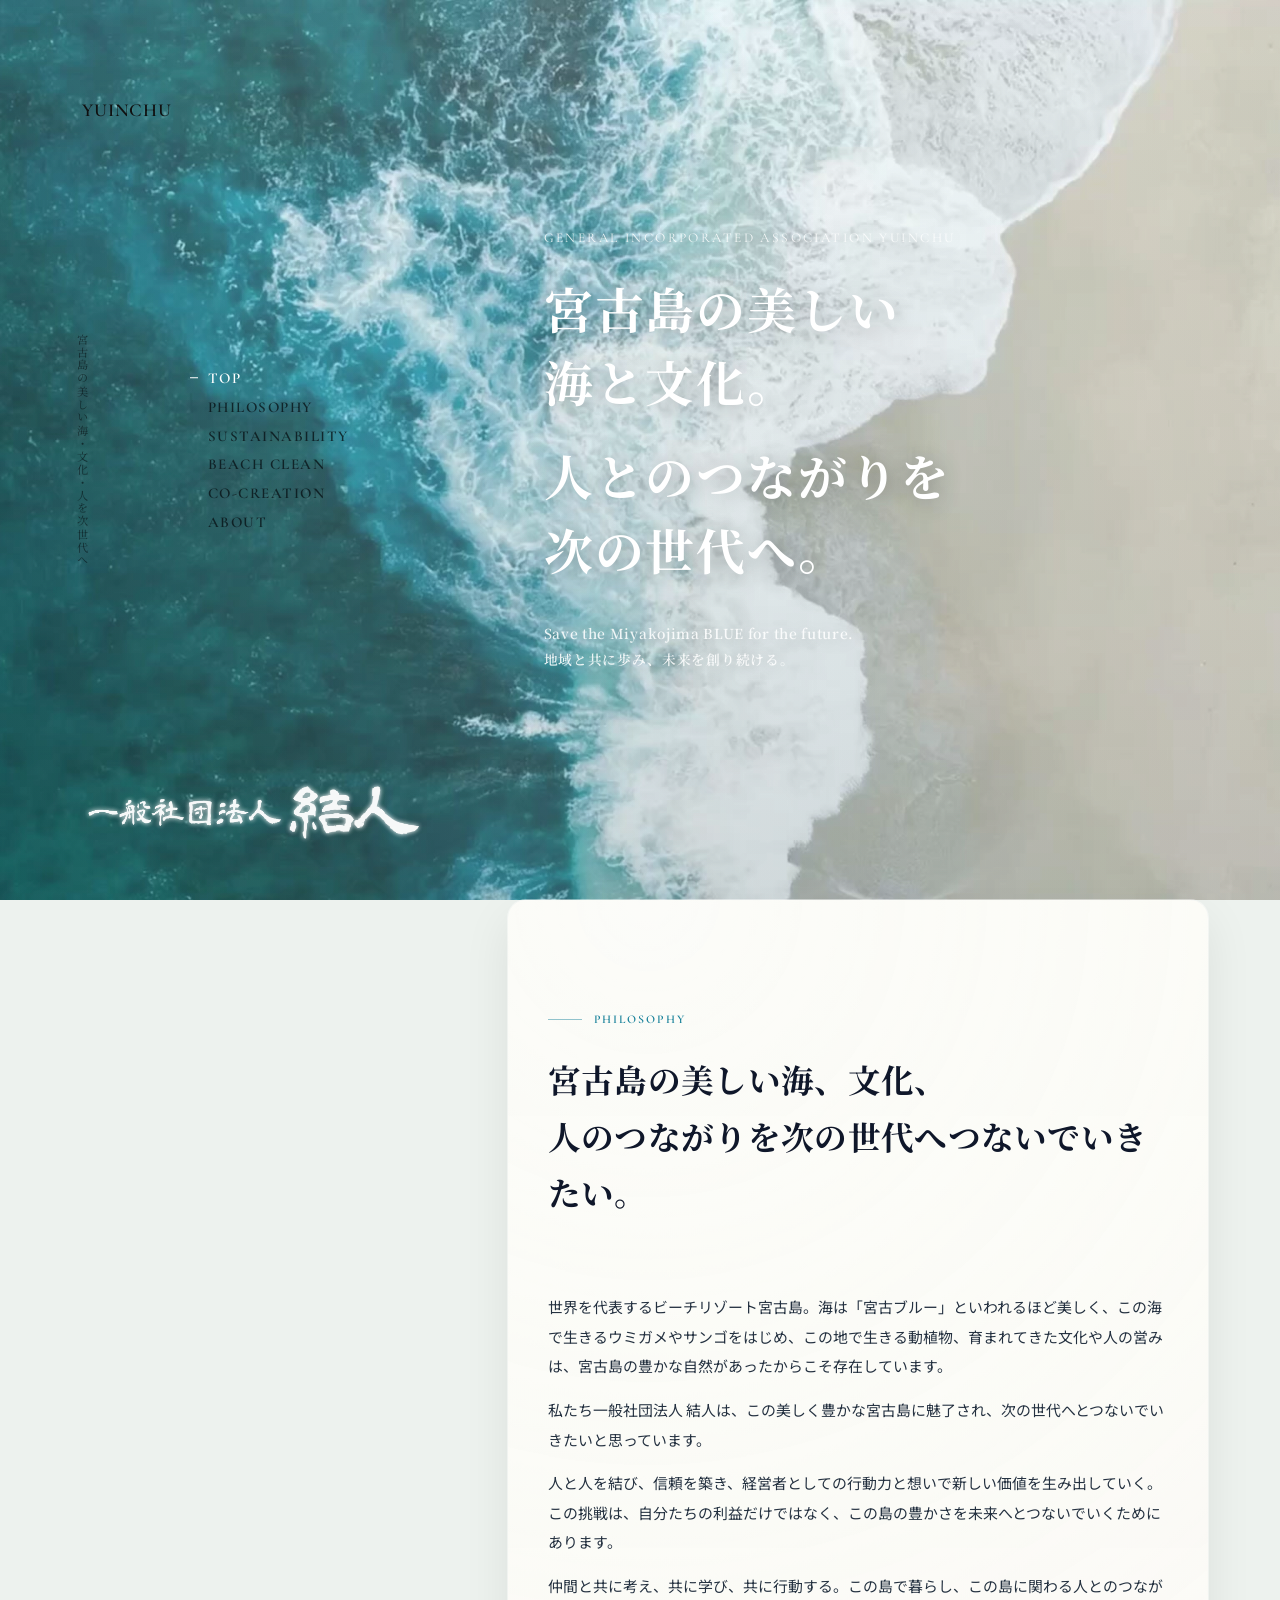
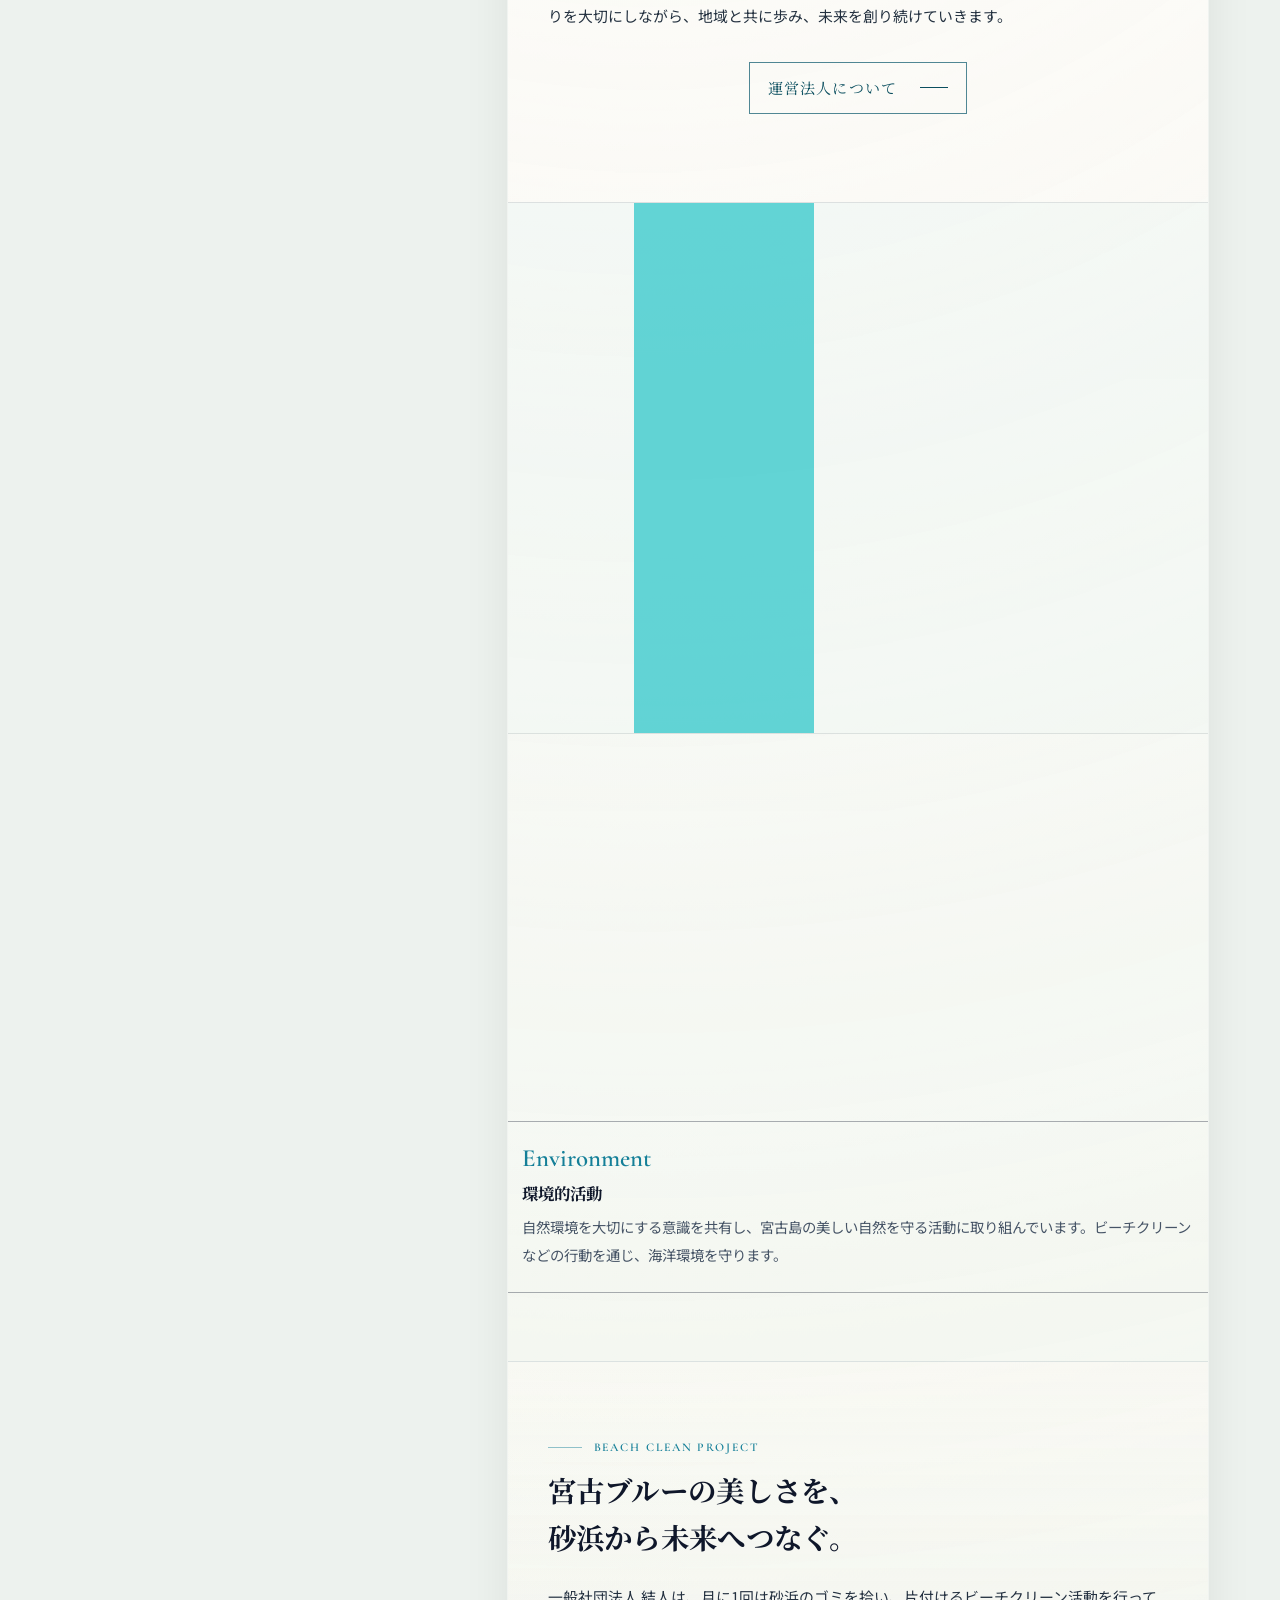
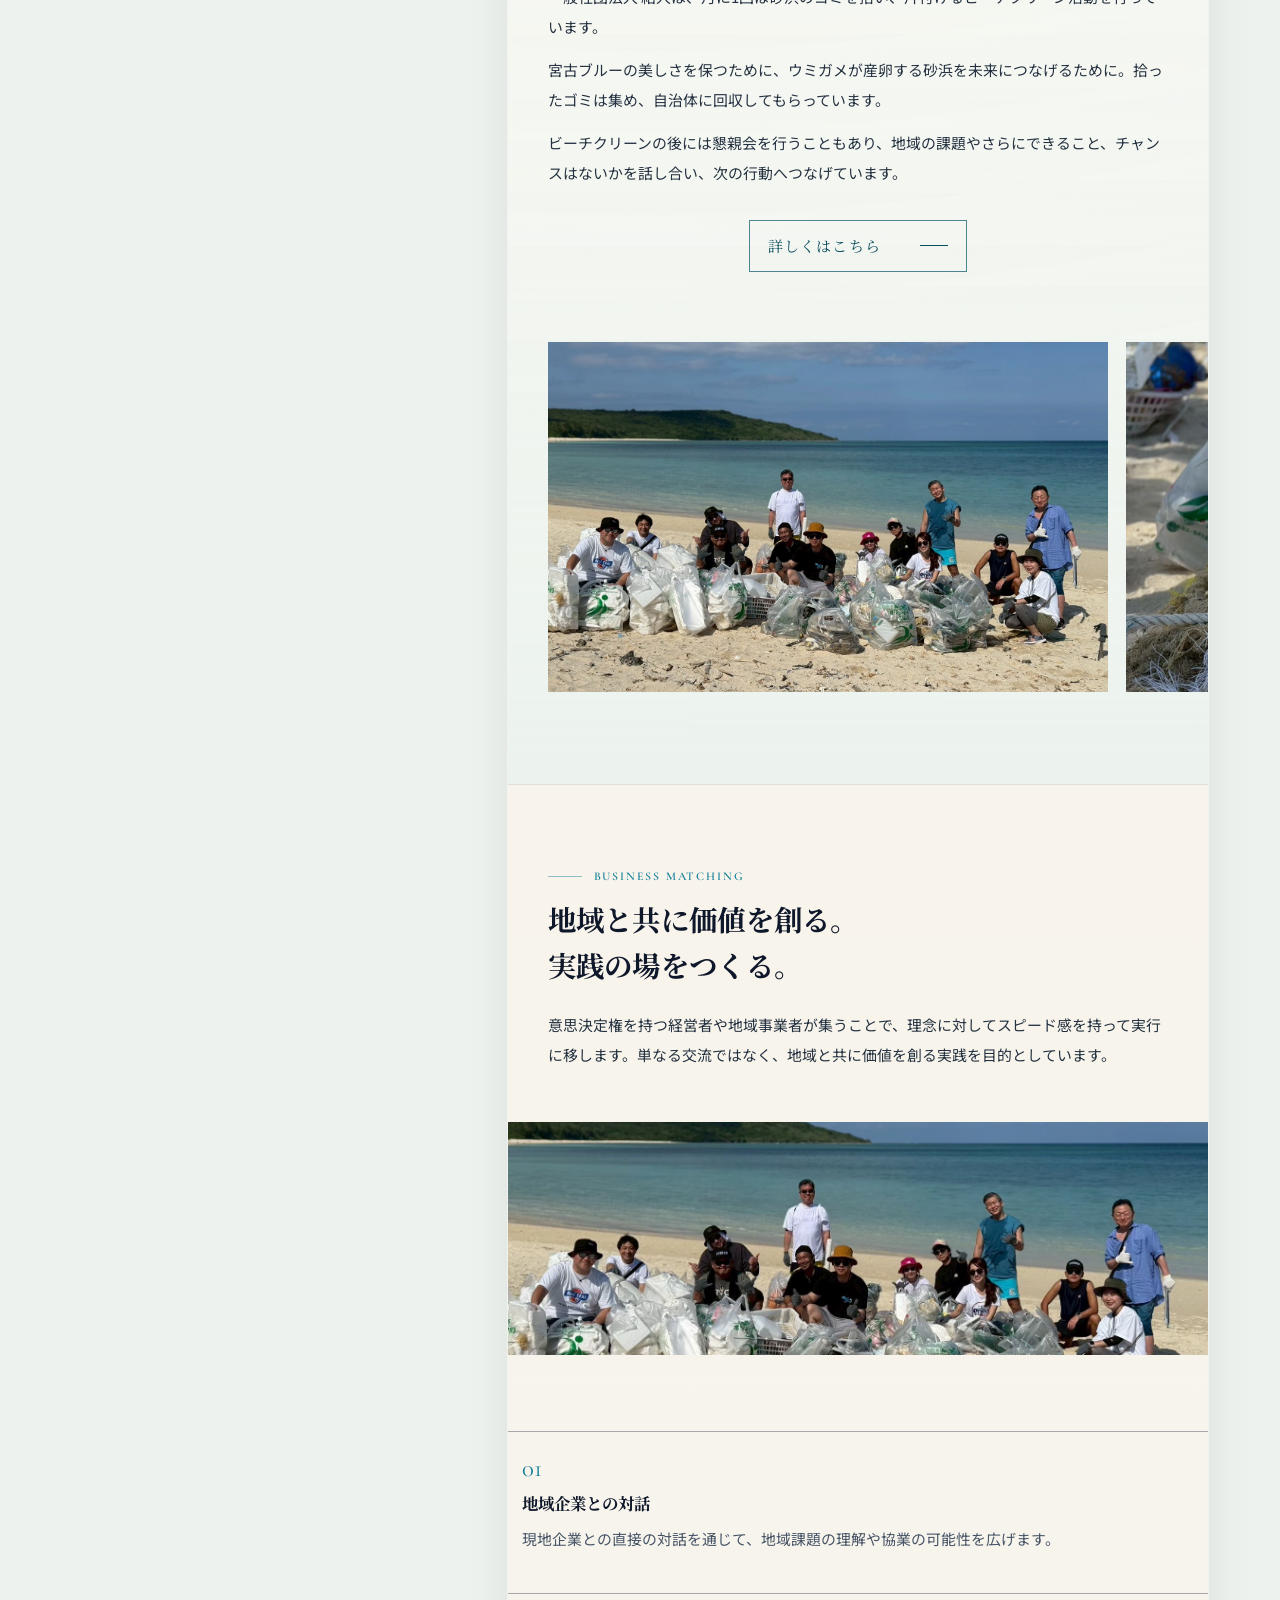
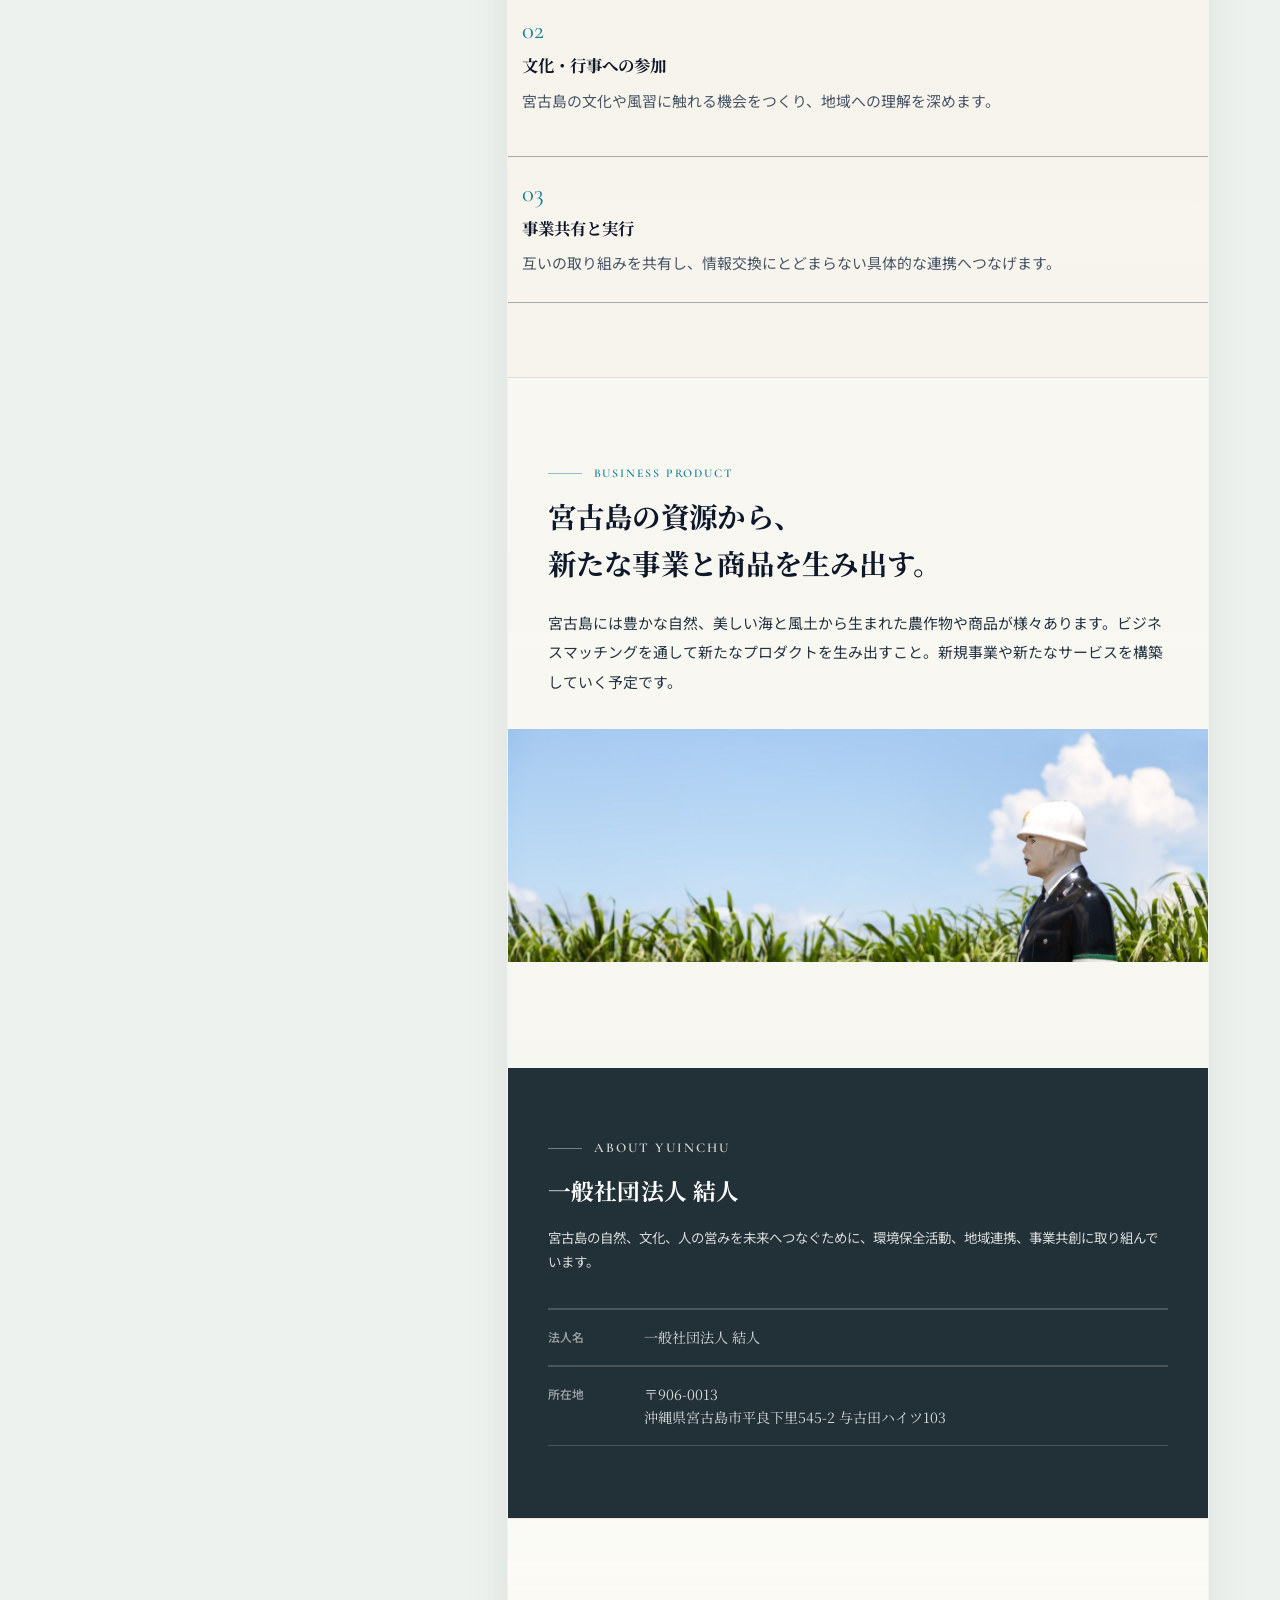
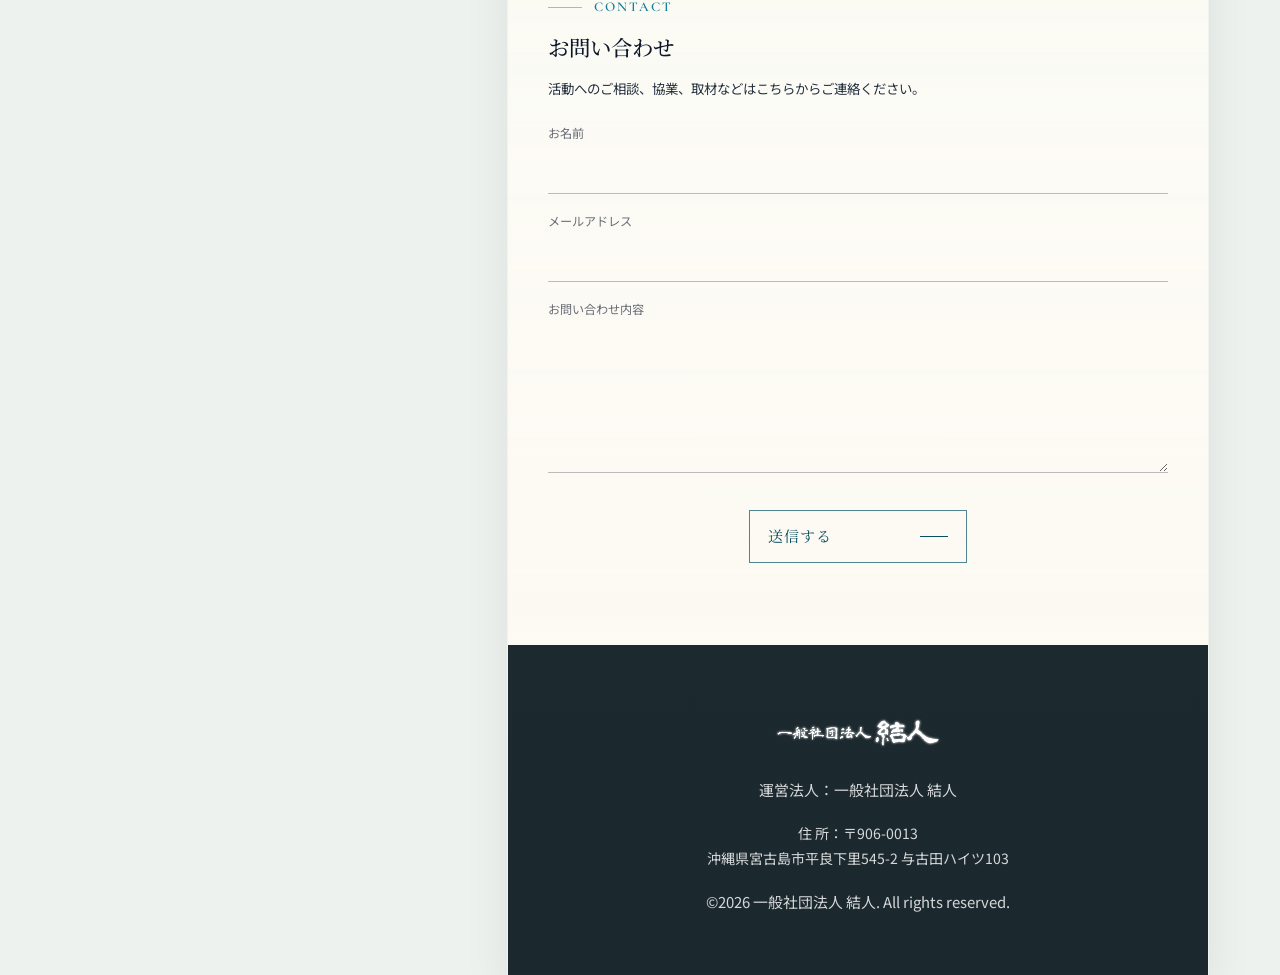
==== index.html @ 6e358c88 "indexをトップに移動" ====
<!DOCTYPE html>
<html lang="ja">
<head>
  <meta charset="UTF-8">
  <meta name="viewport" content="width=device-width, initial-scale=1.0">
  <meta name="robots" content="noindex, nofollow">
  <meta name="description" content="一般社団法人 結人は、宮古島の美しい海・文化・人のつながりを次世代へつなぐため、環境保全、地域連携、持続可能な経済活動に取り組む法人です。">
  <title>一般社団法人 結人｜宮古島の美しい海・文化・人を次世代へ</title>
  <link rel="icon" href="assets/favicon.png" type="image/png">
  <link rel="stylesheet" href="style.css?v=260824-1">
  <link rel="preconnect" href="https://fonts.googleapis.com">
  <link rel="preconnect" href="https://fonts.gstatic.com" crossorigin>
  <link href="https://fonts.googleapis.com/css2?family=Noto+Sans+JP:wght@300;400;500;700&family=Noto+Serif+JP:wght@400;500;600;700&family=Cormorant+Garamond:wght@400;500;600&display=swap" rel="stylesheet">
</head>
<body class="hiroha-layout">
  <div class="ambient-video" aria-hidden="true">
    <video autoplay muted loop playsinline poster="assets/hero-ocean.jpg">
      <source src="assets/260413_yuinchubackground.mp4" type="video/mp4">
    </video>
  </div>
  <div class="ambient-overlay" aria-hidden="true"></div>
  <a class="side-logo" href="#top" aria-label="一般社団法人 結人 トップへ">
    <img src="assets/footer-logo.png" alt="">
  </a>
  <p class="side-copy" aria-hidden="true">宮古島の美しい海・文化・人を次世代へ</p>

  <header class="site-header" id="top">
    <div class="site-header__inner">
      <a class="brand" href="#top" aria-label="一般社団法人 結人 トップへ">
        <span>YUINCHU</span>
      </a>
      <nav class="global-nav" id="global-nav" aria-label="サイトナビゲーション">
        <a href="#top">TOP</a>
        <a href="#philosophy">PHILOSOPHY</a>
        <a href="#sustainability">SUSTAINABILITY</a>
        <a href="#beach-clean">BEACH CLEAN</a>
        <a href="#co-creation">CO-CREATION</a>
        <a href="#company">ABOUT</a>
      </nav>
      <button class="menu-button" id="menu-button" type="button" aria-label="メニューを開閉" aria-controls="global-nav" aria-expanded="false">
        <span></span>
        <span></span>
        <span></span>
      </button>
    </div>
  </header>

  <main>
    <section class="hero corporate-hero" aria-labelledby="hero-title">
      <div class="hero__media" aria-hidden="true"></div>
      <div class="hero__content">
        <p class="hero__eyebrow">GENERAL INCORPORATED ASSOCIATION YUINCHU</p>
        <h1 class="hero__title" id="hero-title">宮古島の美しい<br>海と文化。<br><span>人とのつながりを<br>次の世代へ。</span></h1>
        <p class="hero__lead">Save the Miyakojima BLUE for the future.<br>地域と共に歩み、未来を創り続ける。</p>
      </div>
    </section>

    <div class="phone-stage">
      <section class="section intro" id="philosophy">
      <div class="container intro__layout">
        <div>
          <p class="section-label">PHILOSOPHY</p>
          <h2 class="section-title">宮古島の美しい海、文化、<br>人のつながりを次の世代へつないでいきたい。</h2>
        </div>
        <div class="intro__text">
          <p>世界を代表するビーチリゾート宮古島。海は「宮古ブルー」といわれるほど美しく、この海で生きるウミガメやサンゴをはじめ、この地で生きる動植物、育まれてきた文化や人の営みは、宮古島の豊かな自然があったからこそ存在しています。</p>
          <p>私たち一般社団法人 結人は、この美しく豊かな宮古島に魅了され、次の世代へとつないでいきたいと思っています。</p>
          <p>人と人を結び、信頼を築き、経営者としての行動力と想いで新しい価値を生み出していく。この挑戦は、自分たちの利益だけではなく、この島の豊かさを未来へとつないでいくためにあります。</p>
          <p>仲間と共に考え、共に学び、共に行動する。この島で暮らし、この島に関わる人とのつながりを大切にしながら、地域と共に歩み、未来を創り続けていきます。</p>
          <a class="section-link" href="about.html">運営法人について</a>
        </div>
      </div>
      </section>

    <section class="section sustainability" id="sustainability">
      <div class="container sustainability__inner">
        <p class="section-label">SUSTAINABILITY</p>
        <h2>持続可能な宮古島にするために、<br>3つの視点から行動する。</h2>
        <figure class="placeholder-frame sustainability__visual">
          <img src="assets/260625_photo/LINE_ALBUM_20260109_260625_1.jpg" alt="宮古島のサンゴ礁と海">
        </figure>
      </div>
    </section>

    <section class="section sustainability-actions" aria-label="サステナビリティの取り組み">
      <div class="container">
        <div class="card-grid card-grid--three">
          <article class="initiative-card">
            <span>Economy</span>
            <h3>経済的活動</h3>
            <p>地域との連携を通じて、持続可能な経済活動を実現することを目指しています。現地でのビジネスマッチングや文化体験を通じ、地域経済への貢献と事業成長の両立を図ります。</p>
          </article>
          <article class="initiative-card">
            <span>Social</span>
            <h3>社会的活動</h3>
            <p>地域行事への参加や地元企業との交流を通じて、地域社会とのつながりを大切にしています。文化継承や人とのつながりを育み、持続可能な社会づくりに貢献します。</p>
          </article>
          <article class="initiative-card">
            <span>Environment</span>
            <h3>環境的活動</h3>
            <p>自然環境を大切にする意識を共有し、宮古島の美しい自然を守る活動に取り組んでいます。ビーチクリーンなどの行動を通じ、海洋環境を守ります。</p>
          </article>
        </div>
      </div>
    </section>

    <section class="section beach-clean" id="beach-clean">
      <div class="container beach-clean__layout">
        <div class="beach-clean__copy">
          <p class="section-label">BEACH CLEAN PROJECT</p>
          <h2 class="section-title">宮古ブルーの美しさを、<br>砂浜から未来へつなぐ。</h2>
          <p>一般社団法人 結人は、月に1回は砂浜のゴミを拾い、片付けるビーチクリーン活動を行っています。</p>
          <p>宮古ブルーの美しさを保つために、ウミガメが産卵する砂浜を未来につなげるために。拾ったゴミは集め、自治体に回収してもらっています。</p>
          <p>ビーチクリーンの後には懇親会を行うこともあり、地域の課題やさらにできること、チャンスはないかを話し合い、次の行動へつなげています。</p>
          <a class="section-link" href="beach-clean.html">詳しくはこちら</a>
        </div>
        <div class="beach-clean__slider" aria-label="ビーチクリーン活動写真スライダー">
          <div class="beach-clean__track">
            <figure>
              <img src="assets/beach-clean-team.jpg" alt="宮古島の砂浜で行われたビーチクリーン活動">
            </figure>
            <figure>
              <img src="assets/beach-clean-trash.jpg" alt="砂浜で回収された漂着ゴミ">
            </figure>
            <figure>
              <img src="assets/beach-clean-team-vertical.jpg" alt="ビーチクリーン活動に参加した人々">
            </figure>
            <figure>
              <img src="assets/beach-clean-collected.jpg" alt="ビーチクリーンで集められたゴミ">
            </figure>
            <figure aria-hidden="true">
              <img src="assets/beach-clean-team.jpg" alt="">
            </figure>
            <figure aria-hidden="true">
              <img src="assets/beach-clean-trash.jpg" alt="">
            </figure>
            <figure aria-hidden="true">
              <img src="assets/beach-clean-team-vertical.jpg" alt="">
            </figure>
            <figure aria-hidden="true">
              <img src="assets/beach-clean-collected.jpg" alt="">
            </figure>
          </div>
        </div>
      </div>
    </section>

    <section class="section co-creation" id="co-creation">
      <div class="container co-creation__layout">
        <div>
          <p class="section-label">BUSINESS MATCHING</p>
          <h2 class="section-title">地域と共に価値を創る。<br>実践の場をつくる。</h2>
          <p>意思決定権を持つ経営者や地域事業者が集うことで、理念に対してスピード感を持って実行に移します。単なる交流ではなく、地域と共に価値を創る実践を目的としています。</p>
        </div>
        <figure class="placeholder-frame co-creation__visual">
          <img src="assets/260625_photo/LINE_ALBUM_20260508_260625_18.jpg" alt="宮古島のビーチで活動する人々">
        </figure>
        <div class="co-creation__cards">
          <article>
            <span>01</span>
            <h3>地域企業との対話</h3>
            <p>現地企業との直接の対話を通じて、地域課題の理解や協業の可能性を広げます。</p>
          </article>
          <article>
            <span>02</span>
            <h3>文化・行事への参加</h3>
            <p>宮古島の文化や風習に触れる機会をつくり、地域への理解を深めます。</p>
          </article>
          <article>
            <span>03</span>
            <h3>事業共有と実行</h3>
            <p>互いの取り組みを共有し、情報交換にとどまらない具体的な連携へつなげます。</p>
          </article>
        </div>
      </div>
    </section>

    <section class="section product">
      <div class="container product__layout">
        <figure>
          <img src="assets/gallery-beach-02.jpg" alt="宮古島の美しい海と砂浜">
        </figure>
        <div>
          <p class="section-label">BUSINESS PRODUCT</p>
          <h2 class="section-title">宮古島の資源から、<br>新たな事業と商品を生み出す。</h2>
          <p>宮古島には豊かな自然、美しい海と風土から生まれた農作物や商品が様々あります。ビジネスマッチングを通して新たなプロダクトを生み出すこと。新規事業や新たなサービスを構築していく予定です。</p>
        </div>
      </div>
    </section>

    <section class="section company" id="company">
      <div class="container company__layout">
        <div>
          <p class="section-label">ABOUT YUINCHU</p>
          <h2 class="section-title">一般社団法人 結人</h2>
          <p>宮古島の自然、文化、人の営みを未来へつなぐために、環境保全活動、地域連携、事業共創に取り組んでいます。</p>
        </div>
        <dl class="company-table">
          <div>
            <dt>法人名</dt>
            <dd>一般社団法人 結人</dd>
          </div>
          <div>
            <dt>所在地</dt>
            <dd>〒906-0013<br>沖縄県宮古島市平良下里545-2 与古田ハイツ103</dd>
          </div>
        </dl>
      </div>
    </section>

    <section class="section contact" id="contact">
      <div class="container contact__layout">
        <form class="contact-form" id="contact-form" novalidate>
          <div class="contact-form__head">
            <p class="section-label">CONTACT</p>
            <h3>お問い合わせ</h3>
            <p>活動へのご相談、協業、取材などはこちらからご連絡ください。</p>
          </div>
          <label>
            <span>お名前</span>
            <input type="text" name="name" autocomplete="name" required>
          </label>
          <label>
            <span>メールアドレス</span>
            <input type="email" name="email" autocomplete="email" required>
          </label>
          <label>
            <span>お問い合わせ内容</span>
            <textarea name="message" rows="5" required></textarea>
          </label>
          <!-- 迷惑送信よけ。人には見えない欄で、ここに入力があると機械と判断して捨てる -->
          <input class="contact-form__trap" type="text" name="website" tabindex="-1" autocomplete="off" aria-hidden="true">
          <button class="section-link contact-form__button" type="submit">送信する</button>
          <p class="contact-form__thanks" id="contact-thanks" role="status" aria-live="polite" tabindex="-1" hidden>ありがとうございます。お問い合わせを受け付けました。担当者より順次ご連絡いたします。</p>
        </form>
      </div>
    </section>

      <footer class="footer">
        <div class="container footer__inner">
          <img src="assets/footer-logo.png" alt="一般社団法人 結人">
          <p>運営法人：一般社団法人 結人</p>
          <address>住 所：〒906-0013<br>沖縄県宮古島市平良下里545-2 与古田ハイツ103</address>
          <p class="footer__copy">&copy;2026 一般社団法人 結人. All rights reserved.</p>
        </div>
      </footer>
    </div>
  </main>

  <script>
    const menuButton = document.getElementById('menu-button');
    const globalNav = document.getElementById('global-nav');
    const header = document.querySelector('.site-header');

    menuButton.addEventListener('click', () => {
      const isOpen = globalNav.classList.toggle('is-open');
      menuButton.classList.toggle('is-active', isOpen);
      document.body.classList.toggle('is-menu-open', isOpen);
      menuButton.setAttribute('aria-expanded', String(isOpen));
    });

    document.querySelectorAll('.global-nav a').forEach((link) => {
      link.addEventListener('click', () => {
        globalNav.classList.remove('is-open');
        menuButton.classList.remove('is-active');
        document.body.classList.remove('is-menu-open');
        menuButton.setAttribute('aria-expanded', 'false');
      });
    });

    const updateHeaderState = () => {
      header.classList.toggle('is-scrolled', window.scrollY > 40);
    };

    window.addEventListener('scroll', updateHeaderState);
    updateHeaderState();

    const navLinks = Array.from(document.querySelectorAll('.global-nav a[href^="#"]'));
    const navSections = navLinks
      .map((link) => document.querySelector(link.getAttribute('href')))
      .filter(Boolean);

    const updateCurrentNav = () => {
      let currentSection = navSections[0];
      navSections.forEach((section) => {
        const rect = section.getBoundingClientRect();
        if (rect.top <= window.innerHeight * 0.42) {
          currentSection = section;
        }
      });

      navLinks.forEach((link) => {
        link.classList.toggle('is-current', link.getAttribute('href') === `#${currentSection.id}`);
      });
    };

    window.addEventListener('scroll', updateCurrentNav);
    window.addEventListener('resize', updateCurrentNav);
    navLinks.forEach((link) => {
      link.addEventListener('click', () => {
        navLinks.forEach((navLink) => navLink.classList.remove('is-current'));
        link.classList.add('is-current');
      });
    });
    updateCurrentNav();

    // ── 問い合わせフォーム ──────────────────────────────────
    // 送信先は GAS（Google Apps Script）のウェブアプリURL。書き換えるのはここだけ。
    // 設置手順は docs/260824_フォーム設置手順.md。
    // 空のあいだは「準備中」と出るだけで、外部へは何も送らない。
    const FORM_ENDPOINT = '';

    const contactForm = document.getElementById('contact-form');
    const contactThanks = document.getElementById('contact-thanks');
    const contactButton = contactForm.querySelector('.contact-form__button');

    contactForm.addEventListener('submit', async (event) => {
      event.preventDefault();

      if (!contactForm.checkValidity()) {
        contactForm.reportValidity();
        return;
      }

      if (!FORM_ENDPOINT) {
        contactThanks.textContent = 'ただいまフォームを準備中です。お手数ですが、時間をおいてお試しください。';
        contactThanks.hidden = false;
        return;
      }

      const buttonLabel = contactButton.textContent;
      contactButton.disabled = true;
      contactButton.textContent = '送信中…';

      // GAS 側が e.parameter で素直に受け取れる形に変換する
      const params = new URLSearchParams();
      new FormData(contactForm).forEach((value, key) => params.append(key, value));

      try {
        await fetch(FORM_ENDPOINT, { method: 'POST', mode: 'no-cors', body: params });
        contactForm.querySelectorAll('label, .contact-form__button').forEach((element) => {
          element.hidden = true;
        });
        contactThanks.hidden = false;
        contactThanks.focus();
        contactThanks.scrollIntoView({ behavior: 'smooth', block: 'center' });
      } catch (error) {
        contactButton.disabled = false;
        contactButton.textContent = buttonLabel;
        window.alert('送信に失敗しました。時間をおいて、もう一度お試しください。');
      }
    });

    const motionTargets = document.querySelectorAll(
      '.section-label, .section-title, .intro__text p, .sustainability h2, .placeholder-frame, .initiative-card, .beach-clean__copy p, .section-link, .beach-clean__slider, .co-creation p, .co-creation__cards article, .product figure, .product p, .company__layout > *, .contact__layout > *'
    );

    if (!window.matchMedia('(prefers-reduced-motion: reduce)').matches) {
      motionTargets.forEach((element) => element.classList.add('reveal'));

      const revealObserver = new IntersectionObserver((entries) => {
        entries.forEach((entry) => {
          if (entry.isIntersecting) {
            entry.target.classList.add('is-visible');
            revealObserver.unobserve(entry.target);
          }
        });
      }, {
        threshold: 0.12,
        rootMargin: '0px 0px -8% 0px'
      });

      const showVisibleElement = (element) => {
        const rect = element.getBoundingClientRect();
        if (rect.top < window.innerHeight * 0.94 && rect.bottom > window.innerHeight * 0.04) {
          element.classList.add('is-visible');
          revealObserver.unobserve(element);
        }
      };

      motionTargets.forEach((element) => {
        revealObserver.observe(element);
        showVisibleElement(element);
      });
    }
  </script>
</body>
</html>
---- style.css ----
@import url("base.css?v=260824-1");

body.hiroha-layout {
  color: var(--color-ink);
  background: #edf2ee;
  font-size: 15.5px;
  line-height: 1.8;
}

.ambient-video {
  position: fixed;
  inset: 0;
  z-index: 0;
  overflow: hidden;
  background: #061319 url("assets/hero-ocean.jpg") center / cover no-repeat;
}

.ambient-video video {
  width: 100%;
  height: 100%;
  object-fit: cover;
  opacity: 1;
}

.ambient-overlay {
  position: fixed;
  inset: 0;
  z-index: 1;
  pointer-events: none;
  background:
    linear-gradient(90deg, rgba(239, 245, 240, 0.08), rgba(239, 245, 240, 0.18) 42%, rgba(239, 245, 240, 0.12)),
    linear-gradient(180deg, rgba(255, 255, 255, 0.1), rgba(3, 18, 26, 0.16));
}

.side-logo,
.side-copy {
  position: fixed;
  z-index: 3;
  color: rgba(255, 255, 255, 0.78);
}

.side-logo {
  left: clamp(40px, 8.5vw, 142px);
  bottom: clamp(34px, 6vh, 68px);
  width: clamp(280px, 27vw, 460px);
  opacity: 0.96;
  transform: translateX(-50%);
}

.side-logo img {
  width: 100%;
  height: auto;
  filter: brightness(0) invert(1);
}

.hiroha-layout .side-copy {
  left: clamp(40px, 8.5vw, 142px);
  top: 50%;
  margin: 0;
  writing-mode: vertical-rl;
  transform: translate(-50%, -50%);
  font-family: var(--font-serif);
  font-size: clamp(0.7rem, 0.78vw, 0.82rem);
  letter-spacing: 0.18em;
  line-height: 1.62;
  color: rgba(6, 14, 18, 0.62);
  text-shadow: 0 1px 18px rgba(255, 255, 255, 0.28);
}

.phone-stage {
  position: relative;
  z-index: 2;
  width: min(100%, 700px);
  margin: 0 auto;
  overflow: hidden;
  border-radius: 18px 18px 0 0;
  background:
    radial-gradient(circle at 20% 0%, rgba(255, 255, 255, 0.52), transparent 42%),
    linear-gradient(180deg, rgba(252, 250, 242, 0.78), rgba(248, 247, 240, 0.72));
  box-shadow: 0 0 0 1px rgba(255, 255, 255, 0.42), 0 18px 48px rgba(0, 0, 0, 0.08);
}

@media (min-width: 1100px) {
  .phone-stage {
    margin-right: auto;
    margin-left: calc((100% - 700px) / 2 + clamp(210px, 17vw, 320px));
  }

  .side-logo {
    left: calc(((100% - 700px) / 2 + clamp(210px, 17vw, 320px)) / 2);
  }

  .hiroha-layout .side-copy {
    left: clamp(42px, 5.8vw, 104px);
    transform: translateY(-50%);
  }

  .hiroha-layout .site-header__inner {
    margin-right: auto;
    margin-left: clamp(58px, 6vw, 92px);
  }
}

.hiroha-layout .site-header {
  z-index: 10;
  inset: clamp(56px, 8vh, 84px) 0 auto;
}

.hiroha-layout .site-header.is-scrolled {
  background: transparent;
  box-shadow: none;
  backdrop-filter: none;
}

.hiroha-layout .site-header__inner {
  width: min(100% - 56px, 620px);
  height: 76px;
}

@media (min-width: 1100px) {
  .hiroha-layout .site-header__inner {
    width: calc(100% - clamp(60px, 8vw, 112px));
  }
}

.hiroha-layout .brand,
.hiroha-layout .global-nav {
  color: #101010;
  text-shadow: none;
}

.hiroha-layout .brand {
  transition: opacity 0.48s ease, color 0.25s ease;
}

.hiroha-layout .site-header.is-scrolled .brand,
.hiroha-layout .site-header.is-scrolled .global-nav {
  color: #0d1f2a;
  text-shadow: none;
}

.hiroha-layout .site-header.is-scrolled .brand {
  opacity: 0;
  pointer-events: none;
}

.hiroha-layout .global-nav.is-open {
  color: #0d1f2a;
  text-shadow: none;
}

.hiroha-layout .global-nav {
  position: fixed;
  top: 0;
  right: 0;
  width: min(78vw, 320px);
  height: 100svh;
  padding: 96px 34px 34px;
  background: rgba(255, 255, 255, 0.96);
  box-shadow: -24px 0 50px rgba(15, 23, 42, 0.14);
  transform: translateX(100%);
  transition: transform 0.25s ease;
  flex-direction: column;
  align-items: flex-start;
  justify-content: flex-start;
  gap: 22px;
  color: #0d1f2a;
  font-size: 0.86rem;
  text-shadow: none;
}

.hiroha-layout .global-nav.is-open {
  transform: translateX(0);
}

.hiroha-layout .menu-button {
  position: relative;
  z-index: 60;
  display: block;
}

.hiroha-layout .menu-button span {
  background: #101010;
}

.hiroha-layout .site-header.is-scrolled .menu-button span,
.hiroha-layout.is-menu-open .menu-button span {
  background: var(--color-ink);
}

@media (min-width: 1100px) {
  .hiroha-layout .global-nav {
    position: fixed;
    right: auto;
    left: calc(((100% - 700px) / 2 + clamp(210px, 17vw, 320px)) / 2 - clamp(44px, 5vw, 76px));
    top: 50%;
    z-index: 9;
    width: auto;
    height: auto;
    padding: 0;
    background: transparent;
    box-shadow: none;
    transform: translateY(-50%);
    transition: none;
    flex-direction: column;
    align-items: flex-start;
    justify-content: flex-start;
    gap: 6px;
    color: rgba(6, 14, 18, 0.76);
    font-family: var(--font-en);
    font-size: 15px;
    font-weight: 600;
    letter-spacing: 0.1em;
    line-height: 1.25;
    text-align: left;
    white-space: nowrap;
  }

  .hiroha-layout .global-nav.is-open {
    transform: translateY(-50%);
  }

  .hiroha-layout .global-nav a {
    position: relative;
    display: block;
    padding: 2px 0 2px 18px;
    transition: color 0.22s ease, opacity 0.22s ease;
  }

  .hiroha-layout .global-nav a::before {
    position: absolute;
    left: 0;
    top: 50%;
    width: 8px;
    height: 1px;
    background: currentColor;
    opacity: 0;
    transform: translateY(-50%) scaleX(0.4);
    transform-origin: left center;
    transition: opacity 0.22s ease, transform 0.22s ease;
    content: "";
  }

  .hiroha-layout .global-nav a.is-current {
    color: #fff;
  }

  .hiroha-layout .global-nav a.is-current::before {
    opacity: 1;
    transform: translateY(-50%) scaleX(1);
  }

  .hiroha-layout .menu-button {
    display: none;
  }
}

.hiroha-layout .container {
  width: min(100% - 64px, 620px);
}

.hiroha-layout .section {
  position: relative;
  padding: 78px 0;
}

.hiroha-layout .section-label {
  display: flex;
  align-items: center;
  gap: 12px;
  margin-bottom: 12px;
  color: #147f98;
  font-size: 0.74rem;
  letter-spacing: 0.16em;
  line-height: 1.3;
}

.hiroha-layout .phone-stage .section-label::before,
.about-page .about-hero .section-label::before {
  flex: 0 0 34px;
  width: 34px;
  height: 1px;
  background: currentColor;
  opacity: 0.46;
  content: "";
}

.hiroha-layout .section-title {
  margin-bottom: 22px;
  font-size: clamp(1.34rem, 5.2vw, 1.78rem);
  line-height: 1.62;
  letter-spacing: 0.01em;
}

.hiroha-layout p {
  margin-top: 0;
  margin-bottom: 0;
  color: #243140;
  font-size: 0.93rem;
  line-height: 2;
  text-align: left;
}

.hiroha-layout .hero {
  min-height: 100svh;
  background: transparent;
  color: #ffffff;
  display: flex;
  align-items: center;
}

.hiroha-layout .hero__media {
  display: none;
}

.hiroha-layout .hero::after {
  display: none;
}

.hiroha-layout .hero__content {
  width: min(100% - 64px, 620px);
  min-height: auto;
  margin: 0 auto;
  padding: 0;
  border: 0;
  border-radius: 0;
  background: transparent;
  box-shadow: none;
  backdrop-filter: none;
  display: block;
  text-align: left;
}

@media (min-width: 1100px) {
  .hiroha-layout .hero__content {
    margin-right: auto;
    margin-left: calc((100% - 700px) / 2 + clamp(210px, 17vw, 320px) + 36px);
  }
}

.hiroha-layout .hero__eyebrow {
  display: block;
  margin: 0 0 22px;
  color: rgba(255, 255, 255, 0.86);
  font-size: clamp(0.72rem, 1.7vw, 0.84rem);
  letter-spacing: 0.18em;
  line-height: 1.6;
  text-align: left;
  text-shadow: 0 2px 18px rgba(0, 0, 0, 0.28);
}

.hiroha-layout .corporate-hero .hero__title {
  writing-mode: horizontal-tb;
  text-orientation: mixed;
  margin: 0;
  color: #ffffff;
  font-size: clamp(2.12rem, 5.2vw, 3.05rem);
  line-height: 1.5;
  letter-spacing: 0.04em;
  text-align: left;
  text-shadow: 0 3px 22px rgba(0, 0, 0, 0.3);
}

.hiroha-layout .corporate-hero .hero__title span {
  display: block;
  margin-top: 0.44em;
}

.hiroha-layout .hero__lead {
  margin: 34px 0 0;
  color: rgba(255, 255, 255, 0.86);
  font-size: clamp(0.74rem, 1.8vw, 0.86rem);
  line-height: 1.9;
  letter-spacing: 0.05em;
  text-align: left;
  text-shadow: 0 2px 16px rgba(0, 0, 0, 0.26);
}

.hiroha-layout .intro,
.hiroha-layout .sustainability,
.hiroha-layout .sustainability-actions,
.hiroha-layout .beach-clean,
.hiroha-layout .co-creation,
.hiroha-layout .product {
  background: transparent;
  color: var(--color-ink);
}

.hiroha-layout .intro {
  padding-top: 112px;
  padding-bottom: 88px;
}

.hiroha-layout .intro .section-label {
  margin-bottom: 24px;
}

.hiroha-layout .intro .section-title {
  margin-bottom: 38px;
  font-size: clamp(1.52rem, 5.6vw, 2.04rem);
  line-height: 1.72;
}

.hiroha-layout .sustainability {
  position: relative;
  background: rgba(224, 241, 239, 0.28);
  border-top: 1px solid rgba(15, 23, 42, 0.1);
  border-bottom: 1px solid rgba(15, 23, 42, 0.1);
}

.hiroha-layout .sustainability-actions {
  padding-top: 34px;
  background: rgba(224, 241, 239, 0.18);
}

.hiroha-layout .sustainability__inner {
  min-height: 0;
  display: flex;
  flex-direction: column;
  justify-content: flex-start;
}

.hiroha-layout .sustainability .section-label {
  color: #147f98;
  text-shadow: none;
}

.hiroha-layout .sustainability h2 {
  max-width: 620px;
  margin: 0 0 22px;
  font-family: var(--font-serif);
  font-size: clamp(1.34rem, 5.2vw, 1.76rem);
  line-height: 1.62;
  text-align: left;
  text-shadow: none;
}

.hiroha-layout .beach-clean {
  color: var(--color-ink);
  background:
    linear-gradient(180deg, rgba(255, 255, 255, 0), rgba(210, 232, 235, 0.3));
  border-top: 1px solid rgba(15, 23, 42, 0.08);
  padding-bottom: 88px;
}

.hiroha-layout .beach-clean__layout,
.hiroha-layout .product__layout,
.hiroha-layout .co-creation__layout,
.hiroha-layout .company__layout,
.hiroha-layout .intro__layout {
  grid-template-columns: 1fr;
}

.hiroha-layout .intro__layout {
  gap: 34px;
}

.hiroha-layout .beach-clean__layout,
.hiroha-layout .product__layout,
.hiroha-layout .co-creation__layout {
  gap: 32px;
}

.hiroha-layout .beach-clean__copy {
  max-width: 620px;
  padding: 0;
  border: 0;
  border-radius: 0;
  background: transparent;
  box-shadow: none;
  backdrop-filter: none;
}

.hiroha-layout .beach-clean__copy .section-label {
  color: #147f98;
}

.hiroha-layout .beach-clean__copy p,
.hiroha-layout .co-creation p {
  color: #243140;
}

.hiroha-layout .intro__text {
  padding: 0;
  border-left: 0;
  background: transparent;
}

.hiroha-layout .intro__text p {
  color: #243140;
  font-family: var(--font-sans);
  font-size: 0.93rem;
  line-height: 2;
}

.hiroha-layout .intro__text p + p,
.hiroha-layout .beach-clean__copy p + p {
  margin-top: 0.92em;
}

.hiroha-layout .section-link {
  display: flex;
  align-items: center;
  justify-content: space-between;
  gap: 18px;
  width: fit-content;
  min-width: 218px;
  margin: 32px auto 0;
  padding: 14px 18px 15px;
  border: 1px solid rgba(13, 89, 109, 0.72);
  color: #0b4e5f;
  font-family: var(--font-serif);
  font-size: 0.94rem;
  line-height: 1.4;
  letter-spacing: 0.08em;
  transition: background 0.24s ease, color 0.24s ease, border-color 0.24s ease;
}

.hiroha-layout .section-link::after {
  width: 28px;
  height: 1px;
  background: currentColor;
  content: "";
  transition: transform 0.24s ease;
}

.hiroha-layout .section-link:hover {
  border-color: #0b4e5f;
  background: #0b4e5f;
  color: #fff;
}

.hiroha-layout .section-link:hover::after {
  transform: translateX(6px);
}

.hiroha-layout .beach-clean__slider {
  width: calc(100% + 92px);
  margin: 38px -46px 0;
  overflow-x: auto;
  overscroll-behavior-x: contain;
  scroll-snap-type: x mandatory;
  scrollbar-width: none;
}

.hiroha-layout .beach-clean__slider::-webkit-scrollbar {
  display: none;
}

.hiroha-layout .beach-clean__track {
  display: flex;
  gap: 18px;
  padding: 0 46px 4px;
  width: max-content;
  animation: beachCleanMarquee 54s linear infinite;
  will-change: transform;
}

.hiroha-layout .beach-clean__slider:hover .beach-clean__track {
  animation-play-state: paused;
}

.hiroha-layout .beach-clean__track figure {
  flex: 0 0 min(84vw, 560px);
  margin: 0;
  scroll-snap-align: center;
}

.hiroha-layout .beach-clean__track img {
  width: 100%;
  aspect-ratio: 16 / 10;
  object-fit: cover;
  border-radius: 0;
}

@keyframes beachCleanMarquee {
  from {
    transform: translateX(0);
  }

  to {
    transform: translateX(calc(-50% + 21px));
  }
}

@media (prefers-reduced-motion: reduce) {
  .hiroha-layout .beach-clean__track {
    animation: none;
  }
}

.hiroha-layout .co-creation {
  color: var(--color-ink);
  background: rgba(246, 240, 228, 0.38);
  border-top: 1px solid rgba(15, 23, 42, 0.1);
  border-bottom: 1px solid rgba(15, 23, 42, 0.1);
  padding-top: 84px;
  padding-bottom: 84px;
}

.hiroha-layout .co-creation__cards article {
  display: block;
  width: calc(100% + 104px);
  margin-left: -52px;
  padding: 24px 26px;
  border: 0;
  border-top: 1px solid rgba(15, 23, 42, 0.34);
  border-radius: 0;
  background: transparent;
}

.hiroha-layout .co-creation__cards article:last-child {
  border-bottom: 1px solid rgba(15, 23, 42, 0.34);
}

.hiroha-layout .co-creation__cards span {
  display: block;
  margin-bottom: 10px;
  color: #147f98;
  font-size: 1.55rem;
}

.hiroha-layout .co-creation__cards h3 {
  margin-bottom: 8px;
  font-size: 1.03rem;
}

.hiroha-layout .co-creation .section-label {
  color: #147f98;
}

.hiroha-layout .co-creation__cards article p {
  color: #465466;
}

.hiroha-layout .card-grid--three {
  grid-template-columns: 1fr;
  gap: 0;
  width: calc(100% + 104px);
  margin-left: -52px;
}

.hiroha-layout .initiative-card {
  padding: 24px 26px;
  border: 0;
  border-top: 1px solid rgba(15, 23, 42, 0.34);
  border-radius: 0;
  background: transparent;
}

.hiroha-layout .initiative-card:last-child {
  border-bottom: 1px solid rgba(15, 23, 42, 0.34);
}

.hiroha-layout .initiative-card span {
  margin-bottom: 10px;
  color: #147f98;
  font-size: 1.55rem;
}

.hiroha-layout .initiative-card h3 {
  margin-bottom: 8px;
  font-size: 1.03rem;
}

.hiroha-layout .initiative-card p {
  color: #465466;
  font-size: 0.9rem;
  line-height: 1.9;
}

.hiroha-layout .initiative-card,
.hiroha-layout .co-creation__cards article,
.hiroha-layout .company-table {
  border-radius: 0;
}

.hiroha-layout .product figure {
  order: 2;
  width: calc(100% + 80px);
  margin: 0 0 18px -40px;
}

.hiroha-layout .product {
  background: rgba(255, 255, 255, 0.08);
  padding-top: 88px;
  padding-bottom: 88px;
}

.hiroha-layout .product img {
  width: 100%;
  max-width: 100%;
  margin-left: 0;
  aspect-ratio: 3 / 1;
  border-radius: 0;
  object-fit: cover;
}

.placeholder-frame {
  position: relative;
  width: calc(100% + 80px);
  max-width: none;
  margin: 0 0 0 -40px;
  aspect-ratio: 3 / 1;
  display: flex;
  flex-direction: column;
  place-items: center;
  align-items: center;
  justify-content: center;
  border: 1px dashed rgba(20, 127, 152, 0.38);
  border-radius: 0;
  overflow: hidden;
  background:
    linear-gradient(135deg, rgba(20, 127, 152, 0.08), rgba(61, 155, 233, 0.08)),
    #eef5f5;
  color: rgba(15, 23, 42, 0.42);
  font-family: var(--font-en);
  font-size: 0.96rem;
  letter-spacing: 0.12em;
}

.placeholder-frame img {
  position: absolute;
  inset: 0;
  width: 100%;
  height: 100%;
  object-fit: cover;
}

.placeholder-frame:has(img) {
  border: 0;
  background: transparent;
}

.hiroha-layout .sustainability__visual,
.hiroha-layout .co-creation__visual {
  height: auto;
  border: 0;
  background: transparent;
}

.co-creation__visual {
  margin-top: 20px;
  margin-bottom: 34px;
}

.hiroha-layout .company {
  background: rgba(5, 22, 30, 0.88);
  color: #fff;
  padding: 68px 0 72px;
}

.hiroha-layout .company .section-title {
  margin-bottom: 16px;
  font-size: clamp(1.12rem, 4vw, 1.42rem);
}

.hiroha-layout .company__layout {
  gap: 34px;
}

.hiroha-layout .contact {
  background:
    linear-gradient(180deg, rgba(255, 255, 255, 0.3), rgba(252, 250, 242, 0.76)),
    rgba(252, 250, 242, 0.68);
  border-top: 1px solid rgba(15, 23, 42, 0.08);
  color: var(--color-ink);
  padding: 76px 0 82px;
}

.hiroha-layout .contact__layout {
  gap: 32px;
}

.hiroha-layout .contact-form {
  padding-top: 0;
  border-top: 0;
}

.hiroha-layout .contact-form__head {
  margin-bottom: 24px;
}

.hiroha-layout .contact-form__head .section-label {
  margin-bottom: 12px;
  color: #147f98;
  text-shadow: none;
}

.hiroha-layout .contact-form__head h3 {
  margin: 0 0 12px;
  color: var(--color-ink);
  font-family: var(--font-serif);
  font-size: clamp(1.08rem, 3.6vw, 1.34rem);
  font-weight: 500;
  line-height: 1.5;
}

.hiroha-layout .company p,
.hiroha-layout .company-table dd {
  color: rgba(255, 255, 255, 0.82);
  text-align: left;
}

.hiroha-layout .company p {
  font-size: 0.84rem;
  line-height: 1.8;
}

.hiroha-layout .contact p {
  color: #243140;
  font-size: 0.84rem;
  line-height: 1.8;
  text-align: left;
}

.hiroha-layout .company-table div {
  grid-template-columns: 82px minmax(0, 1fr);
  gap: 14px;
  padding: 16px 0;
  border-top: 1px solid rgba(255, 255, 255, 0.18);
}

.hiroha-layout .company-table div:last-child {
  border-bottom: 1px solid rgba(255, 255, 255, 0.18);
}

.hiroha-layout .company-table dt {
  font-size: 0.74rem;
}

.hiroha-layout .company-table dd {
  font-size: 0.88rem;
  line-height: 1.65;
}

.hiroha-layout .contact-form label {
  display: block;
  margin-top: 18px;
}

.hiroha-layout .contact-form label span {
  display: block;
  margin-bottom: 8px;
  color: rgba(15, 23, 42, 0.62);
  font-size: 0.76rem;
  line-height: 1.5;
}

.hiroha-layout .contact-form input,
.hiroha-layout .contact-form textarea {
  width: 100%;
  border: 0;
  border-bottom: 1px solid rgba(15, 23, 42, 0.28);
  border-radius: 0;
  background: transparent;
  color: var(--color-ink);
  font: inherit;
  font-size: 0.92rem;
  line-height: 1.7;
  outline: none;
  transition: border-color 0.2s ease, background 0.2s ease;
}

.hiroha-layout .contact-form input {
  min-height: 42px;
  padding: 8px 0 10px;
}

.hiroha-layout .contact-form textarea {
  min-height: 132px;
  padding: 10px 0;
  resize: vertical;
}

.hiroha-layout .contact-form input:focus,
.hiroha-layout .contact-form textarea:focus {
  border-color: rgba(13, 89, 109, 0.86);
  background: rgba(255, 255, 255, 0.28);
}

.hiroha-layout .contact-form__button {
  margin-top: 30px;
  border-color: rgba(13, 89, 109, 0.72);
  background: transparent;
  color: #0b4e5f;
  cursor: pointer;
}

.hiroha-layout .contact-form__button:hover {
  border-color: #0b4e5f;
  background: #0b4e5f;
  color: #fff;
}

.hiroha-layout .contact-form__thanks {
  margin-top: 18px;
  color: #243140;
  font-size: 0.82rem;
  line-height: 1.75;
  text-align: center;
}

.hiroha-layout .contact-form__thanks[hidden] {
  display: none;
}

.hiroha-layout .footer p,
.hiroha-layout .footer address {
  color: rgba(255, 255, 255, 0.82);
  text-align: center;
}

.hiroha-layout .company-table dt,
.hiroha-layout .footer__copy {
  color: rgba(255, 255, 255, 0.52);
}

.hiroha-layout .footer {
  background: rgba(4, 19, 26, 0.9);
}

.visually-hidden {
  position: absolute;
  width: 1px;
  height: 1px;
  padding: 0;
  margin: -1px;
  overflow: hidden;
  clip: rect(0, 0, 0, 0);
  white-space: nowrap;
  border: 0;
}

.about-page .about-hero {
  position: relative;
  z-index: 2;
  min-height: 62svh;
  display: flex;
  align-items: center;
  padding: 112px 0 24px;
}

.about-page .about-hero__inner {
  width: min(100% - 64px, 700px);
  margin: 0 auto;
}

@media (min-width: 1100px) {
  .about-page .about-hero__inner {
    margin-right: auto;
    margin-left: calc((100% - 700px) / 2 + clamp(210px, 17vw, 320px));
  }
}

.about-page .about-hero .section-label {
  margin-bottom: 32px;
  color: rgba(255, 255, 255, 0.86);
  text-shadow: 0 2px 18px rgba(0, 0, 0, 0.28);
}

.about-page .about-hero__logo {
  width: min(100%, 560px);
  margin: 0 auto 42px;
  filter: brightness(0) invert(1) drop-shadow(0 4px 16px rgba(0, 0, 0, 0.28));
}

.about-page .about-hero__panel {
  width: min(100%, 520px);
  margin: 0 auto;
  padding: 0;
  color: #fff;
  text-align: center;
}

.about-page .about-hero__eyebrow {
  margin: 0 0 18px;
  color: rgba(255, 255, 255, 0.84);
  font-family: var(--font-serif);
  font-size: 0.92rem;
  line-height: 1.5;
  text-shadow: 0 2px 14px rgba(0, 0, 0, 0.3);
}

.about-page .about-hero__panel h1 {
  margin: 0 0 22px;
  font-family: var(--font-serif);
  font-size: clamp(1.74rem, 5.2vw, 2.22rem);
  line-height: 1.45;
  letter-spacing: 0.02em;
}

.about-page .about-hero__lead {
  margin: 0;
  max-width: 25em;
  color: rgba(255, 255, 255, 0.9);
  font-family: var(--font-serif);
  font-size: clamp(1rem, 2.8vw, 1.12rem);
  line-height: 2;
  text-shadow: 0 2px 16px rgba(0, 0, 0, 0.36);
}

.about-page .about-stage {
  margin-top: 0;
}

.about-page .directors {
  padding-top: 82px;
  padding-bottom: 104px;
  background: rgba(252, 250, 242, 0.78);
}

.about-page .director-feature {
  display: flex;
  justify-content: center;
  margin-top: 54px;
  margin-bottom: 66px;
}

.about-page .director-grid {
  display: grid;
  grid-template-columns: repeat(3, minmax(0, 1fr));
  gap: 58px 22px;
  align-items: start;
}

.about-page .director-card {
  margin: 0;
  text-align: center;
}

.about-page .director-card__photo {
  width: min(100%, 158px);
  aspect-ratio: 1;
  margin: 0 auto 18px;
  border-radius: 50%;
  overflow: hidden;
  background: #9b9b9b;
}

.about-page .director-card--primary {
  width: min(64%, 230px);
}

.about-page .director-card--primary .director-card__photo {
  width: min(100%, 178px);
  margin-bottom: 20px;
}

.about-page .director-card__photo img {
  width: 100%;
  height: 100%;
  object-fit: cover;
  filter: grayscale(1);
}

.about-page .director-card__photo--empty {
  display: grid;
  place-items: center;
  color: #fff;
  font-family: var(--font-serif);
  font-size: clamp(1.05rem, 3.4vw, 1.58rem);
  line-height: 1;
  border: 1px solid rgba(15, 23, 42, 0.22);
}

.about-page .director-card h3 {
  margin: 0 0 5px;
  font-family: var(--font-serif);
  font-size: clamp(1.02rem, 3vw, 1.22rem);
  font-weight: 500;
  line-height: 1.4;
}

.about-page .director-card p {
  color: #243140;
  font-family: var(--font-serif);
  font-size: 0.78rem;
  line-height: 1.5;
  text-align: center;
}

.about-page .director-profiles {
  padding-top: 0;
  padding-bottom: 104px;
  background: rgba(252, 250, 242, 0.78);
}

.about-page .director-profile-list {
  margin-top: 46px;
  border-top: 1px solid rgba(15, 23, 42, 0.24);
}

.about-page .director-profile {
  display: grid;
  grid-template-columns: 150px minmax(0, 1fr);
  gap: 32px;
  padding: 34px 0 38px;
  border-bottom: 1px solid rgba(15, 23, 42, 0.16);
}

.about-page .director-profile__role {
  margin: 0 0 10px;
  color: var(--color-blue);
  font-family: var(--font-en);
  font-size: 0.72rem;
  letter-spacing: 0.18em;
  line-height: 1.5;
}

.about-page .director-profile h3 {
  margin: 0;
  font-family: var(--font-serif);
  font-size: clamp(1.18rem, 3vw, 1.52rem);
  font-weight: 500;
  line-height: 1.36;
}

.about-page .director-profile__body p {
  margin: 0;
  color: #243140;
  font-size: 0.92rem;
  letter-spacing: 0.02em;
  line-height: 2.04;
}

.about-page .director-profile__body p + p {
  margin-top: 18px;
}

.about-page .director-profile__meta {
  color: rgba(15, 23, 42, 0.64);
  font-size: 0.82rem;
  line-height: 1.9;
}

.about-page .director-profile__links {
  display: flex;
  flex-wrap: wrap;
  gap: 10px 18px;
  margin: 22px 0 0;
  padding: 0;
  list-style: none;
}

.about-page .director-profile__links a {
  color: #0d6f88;
  font-family: var(--font-en);
  font-size: 0.82rem;
  letter-spacing: 0.08em;
  line-height: 1.5;
  text-decoration: none;
  border-bottom: 1px solid currentColor;
}

.about-page .director-profile--pending .director-profile__body {
  min-height: 6.4em;
  display: flex;
  align-items: center;
}

.about-page .director-profile__placeholder {
  color: rgba(15, 23, 42, 0.44);
}

.about-page .about-profile {
  padding-top: 104px;
  padding-bottom: 116px;
  background: rgba(224, 241, 239, 0.24);
  border-top: 1px solid rgba(15, 23, 42, 0.1);
}

.about-page .about-profile__table {
  width: 100%;
  margin-top: 48px;
  margin-left: 0;
}

.about-page .about-profile__table div {
  grid-template-columns: 96px minmax(0, 1fr);
  padding: 22px 0;
}

.about-page .about-profile__table dd {
  color: #243140;
}

.about-page .about-profile__table dt {
  color: rgba(15, 23, 42, 0.58);
}

.about-page .about-back-link {
  margin-top: 54px;
}

.hiroha-layout .reveal {
  opacity: 0;
  transform: translateY(14px);
  transition: opacity 1s cubic-bezier(0.22, 1, 0.36, 1), transform 1s cubic-bezier(0.22, 1, 0.36, 1);
}

.hiroha-layout .reveal.is-visible {
  opacity: 1;
  transform: translateY(0);
}

.hiroha-layout .initiative-card.reveal,
.hiroha-layout .co-creation__cards article.reveal {
  transform: translateY(10px);
}

.hiroha-layout .initiative-card.reveal:nth-child(2),
.hiroha-layout .co-creation__cards article.reveal:nth-child(2) {
  transition-delay: 0.08s;
}

.hiroha-layout .initiative-card.reveal:nth-child(3),
.hiroha-layout .co-creation__cards article.reveal:nth-child(3) {
  transition-delay: 0.16s;
}

@media (prefers-reduced-motion: reduce) {
  .hiroha-layout .reveal {
    opacity: 1;
    transform: none;
    transition: none;
  }
}

@media (max-width: 760px) {
  .side-logo,
  .side-copy {
    display: none;
  }

  .phone-stage {
    width: 100%;
    margin-top: 0;
    border-radius: 0;
    box-shadow: none;
  }

  .hiroha-layout .hero__content {
    margin: 0 auto;
  }

  .about-page .about-hero__inner {
    margin: 0 auto;
  }

  .hiroha-layout .site-header {
    inset: 0 0 auto;
  }
}

@media (max-width: 720px) {
  .hiroha-layout .site-header__inner {
    width: min(100% - 32px, 494px);
  }

  .hiroha-layout .menu-button span {
    background: #101010;
  }

  .hiroha-layout .site-header.is-scrolled .menu-button span,
  .hiroha-layout.is-menu-open .menu-button span {
    background: var(--color-ink);
  }

  .hiroha-layout .container {
    width: min(100% - 36px, 486px);
  }

  .hiroha-layout .section {
    padding: 64px 0;
  }

  .hiroha-layout .intro {
    padding-top: 96px;
    padding-bottom: 82px;
  }

  .hiroha-layout .hero__content {
    width: min(100% - 36px, 486px);
    padding: 0;
    border-radius: 0;
  }

  .hiroha-layout .corporate-hero .hero__title {
    font-size: clamp(1.92rem, 8.4vw, 2.58rem);
    line-height: 1.48;
  }

  .about-page .about-hero {
    min-height: 58svh;
    padding: 98px 0 24px;
  }

  .about-page .about-hero__inner {
    width: min(100% - 36px, 486px);
  }

  .about-page .about-hero__logo {
    width: min(100%, 340px);
    margin-bottom: 36px;
  }

  .about-page .about-hero__panel {
    padding: 0 16px;
  }

  .about-page .about-hero__lead {
    line-height: 1.95;
  }

  .about-page .directors {
    padding-top: 62px;
    padding-bottom: 84px;
  }

  .about-page .director-feature {
    margin-top: 44px;
    margin-bottom: 52px;
  }

  .about-page .director-grid {
    gap: 42px 12px;
  }

  .about-page .director-card__photo {
    width: min(100%, 116px);
    margin-bottom: 14px;
  }

  .about-page .director-card--primary .director-card__photo {
    width: min(100%, 154px);
  }

  .about-page .director-card h3 {
    font-size: clamp(0.96rem, 4vw, 1.08rem);
  }

  .about-page .director-card p {
    font-size: 0.72rem;
  }

  .about-page .director-profiles {
    padding-bottom: 82px;
  }

  .about-page .director-profile-list {
    margin-top: 38px;
  }

  .about-page .director-profile {
    display: block;
    padding: 28px 0 32px;
  }

  .about-page .director-profile__header {
    margin-bottom: 18px;
  }

  .about-page .director-profile__role {
    margin-bottom: 8px;
    font-size: 0.68rem;
  }

  .about-page .director-profile h3 {
    font-size: clamp(1.08rem, 5vw, 1.26rem);
  }

  .about-page .director-profile__body p {
    font-size: 0.88rem;
    line-height: 1.95;
  }

  .about-page .director-profile__meta {
    font-size: 0.8rem;
  }

  .about-page .director-profile__links {
    display: block;
    margin-top: 18px;
  }

  .about-page .director-profile__links li + li {
    margin-top: 8px;
  }

  .about-page .director-profile--pending .director-profile__body {
    min-height: 4.6em;
  }

  .about-page .about-profile {
    padding-top: 82px;
    padding-bottom: 90px;
  }

  .about-page .about-profile__table {
    margin-top: 40px;
  }

  .about-page .about-back-link {
    margin-top: 44px;
  }

  .hiroha-layout .beach-clean__copy {
    padding: 0;
    border-radius: 0;
  }

  .hiroha-layout .card-grid--three,
  .hiroha-layout .co-creation__cards article,
  .hiroha-layout .product figure,
  .placeholder-frame {
    width: calc(100% + 36px);
    margin-left: -18px;
  }

  .hiroha-layout .co-creation__cards article,
  .hiroha-layout .initiative-card {
    padding-right: 18px;
    padding-left: 18px;
  }

  .hiroha-layout .beach-clean__slider {
    width: calc(100% + 36px);
    margin-right: -18px;
    margin-left: -18px;
  }

  .hiroha-layout .beach-clean__track {
    padding-right: 18px;
    padding-left: 18px;
  }
}

/* 迷惑送信よけの隠し入力欄。人には見えず、機械だけが埋める */
.contact-form__trap {
  position: absolute;
  left: -9999px;
  width: 1px;
  height: 1px;
  opacity: 0;
  pointer-events: none;
}
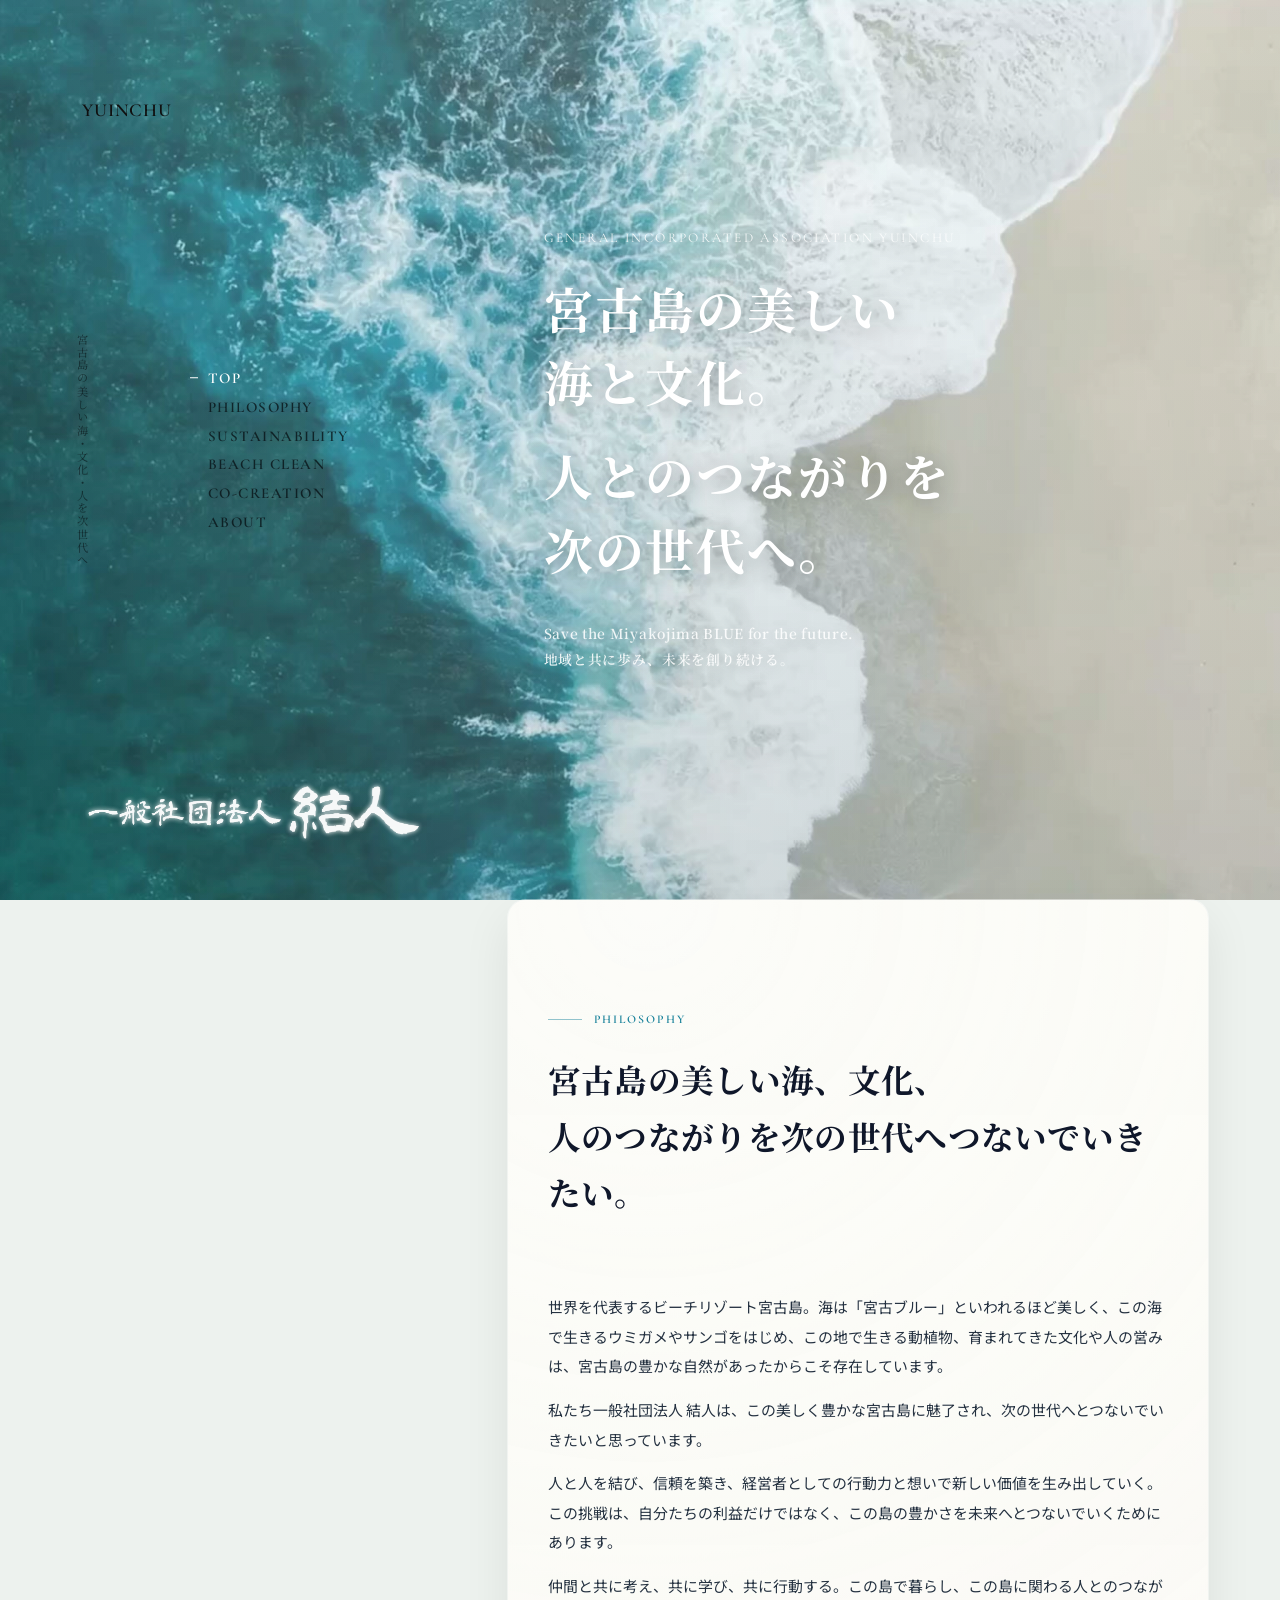
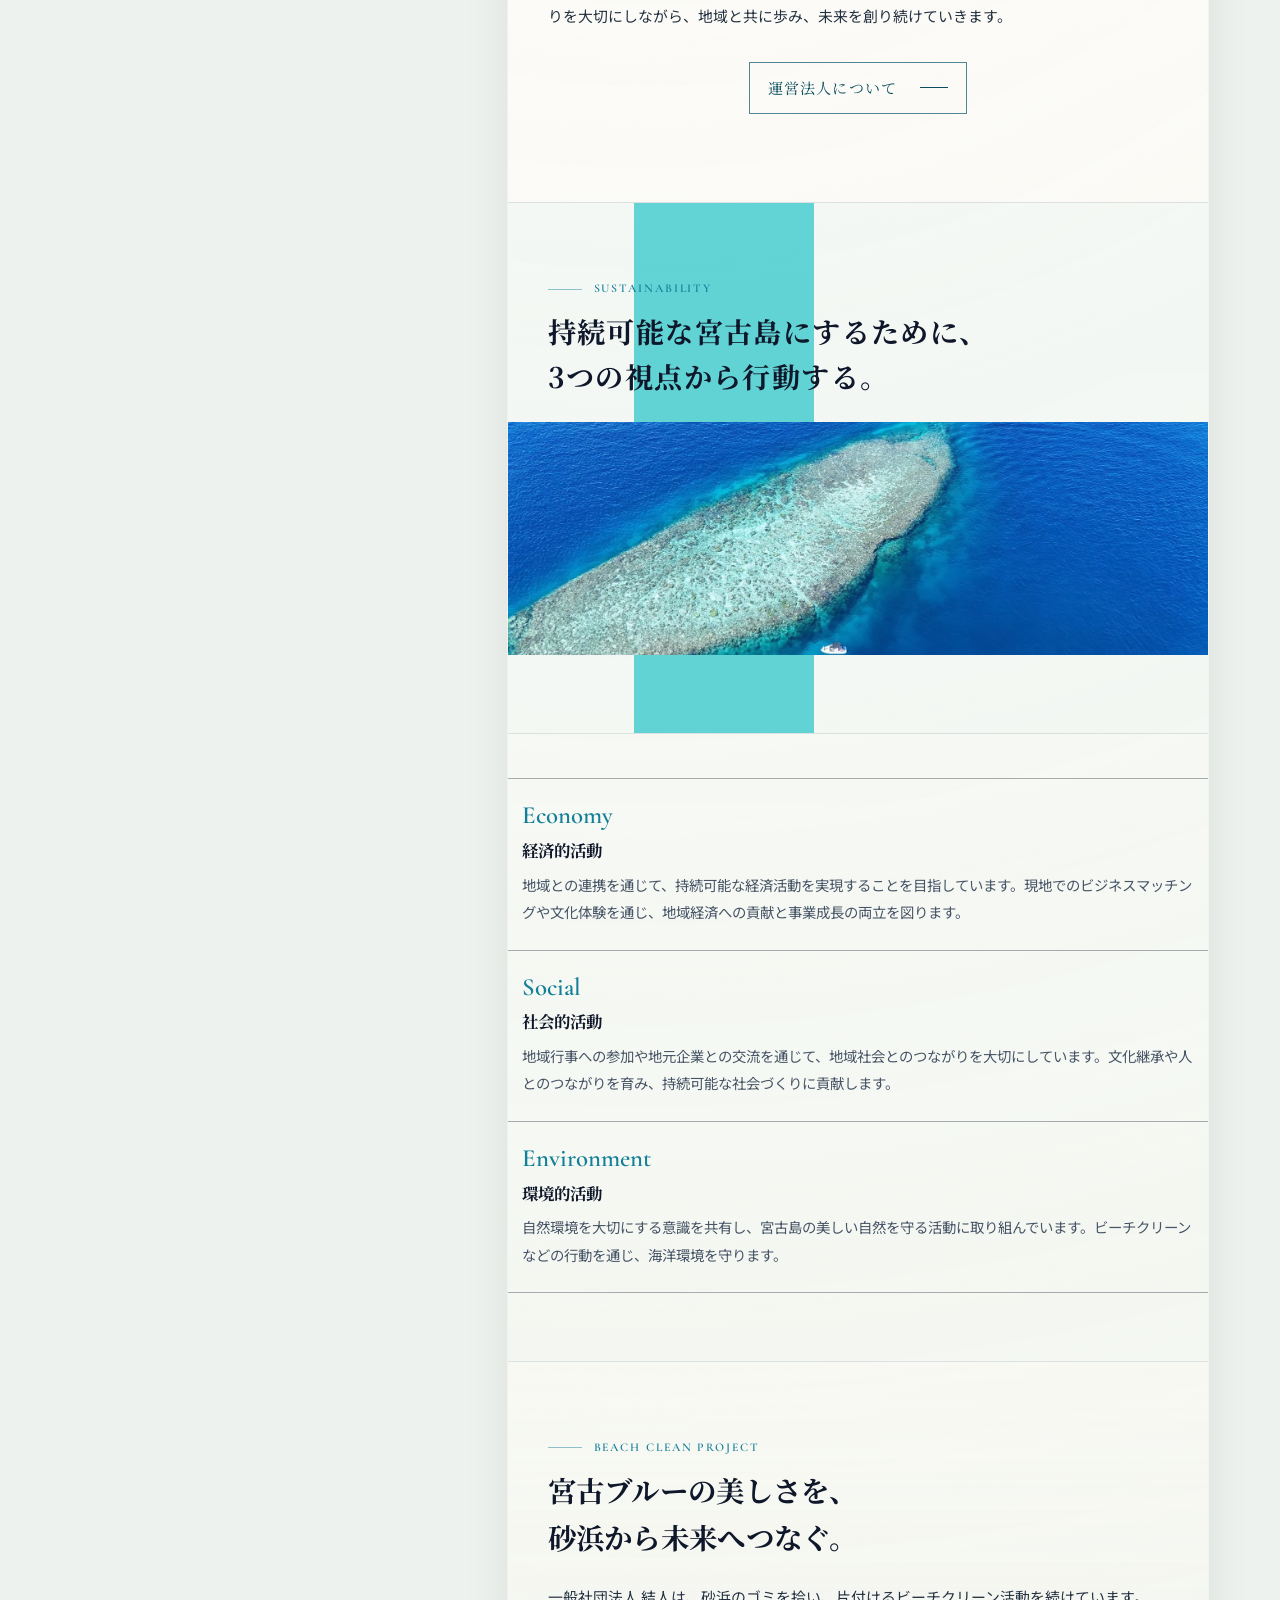
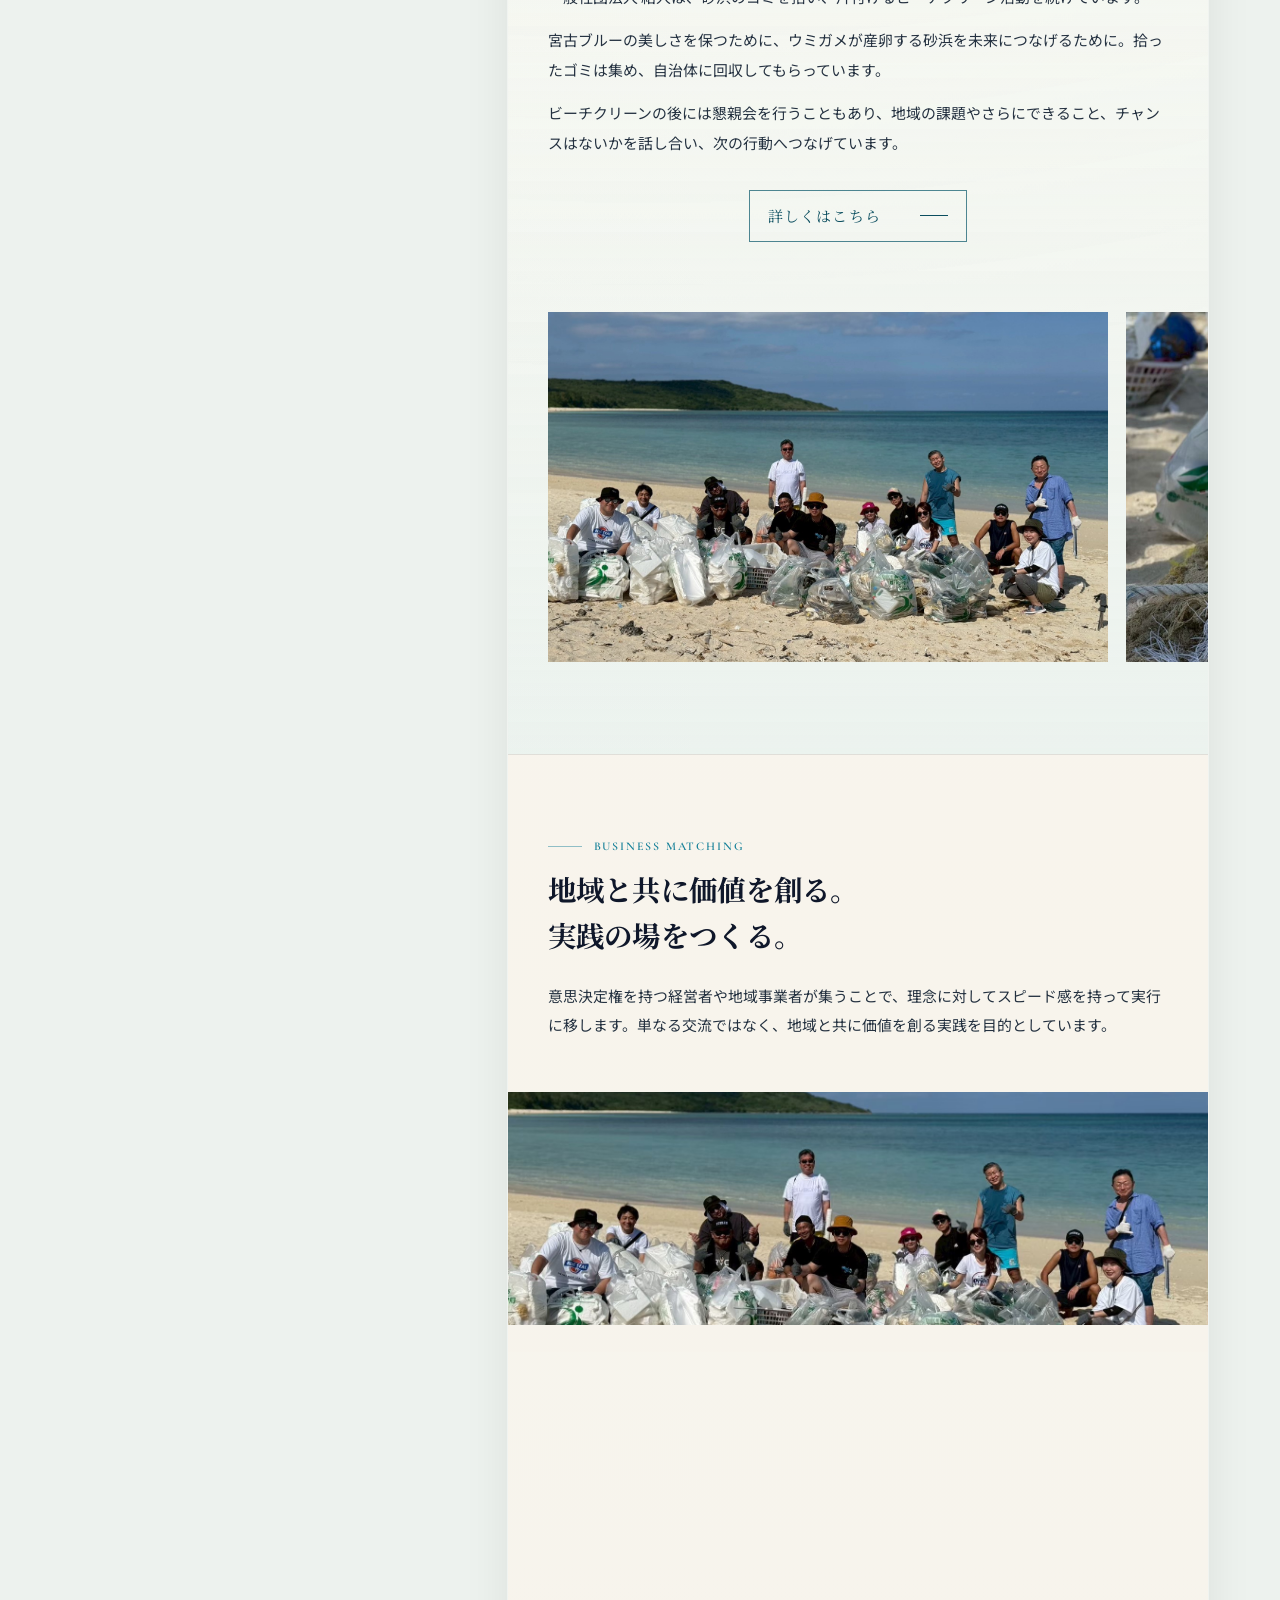
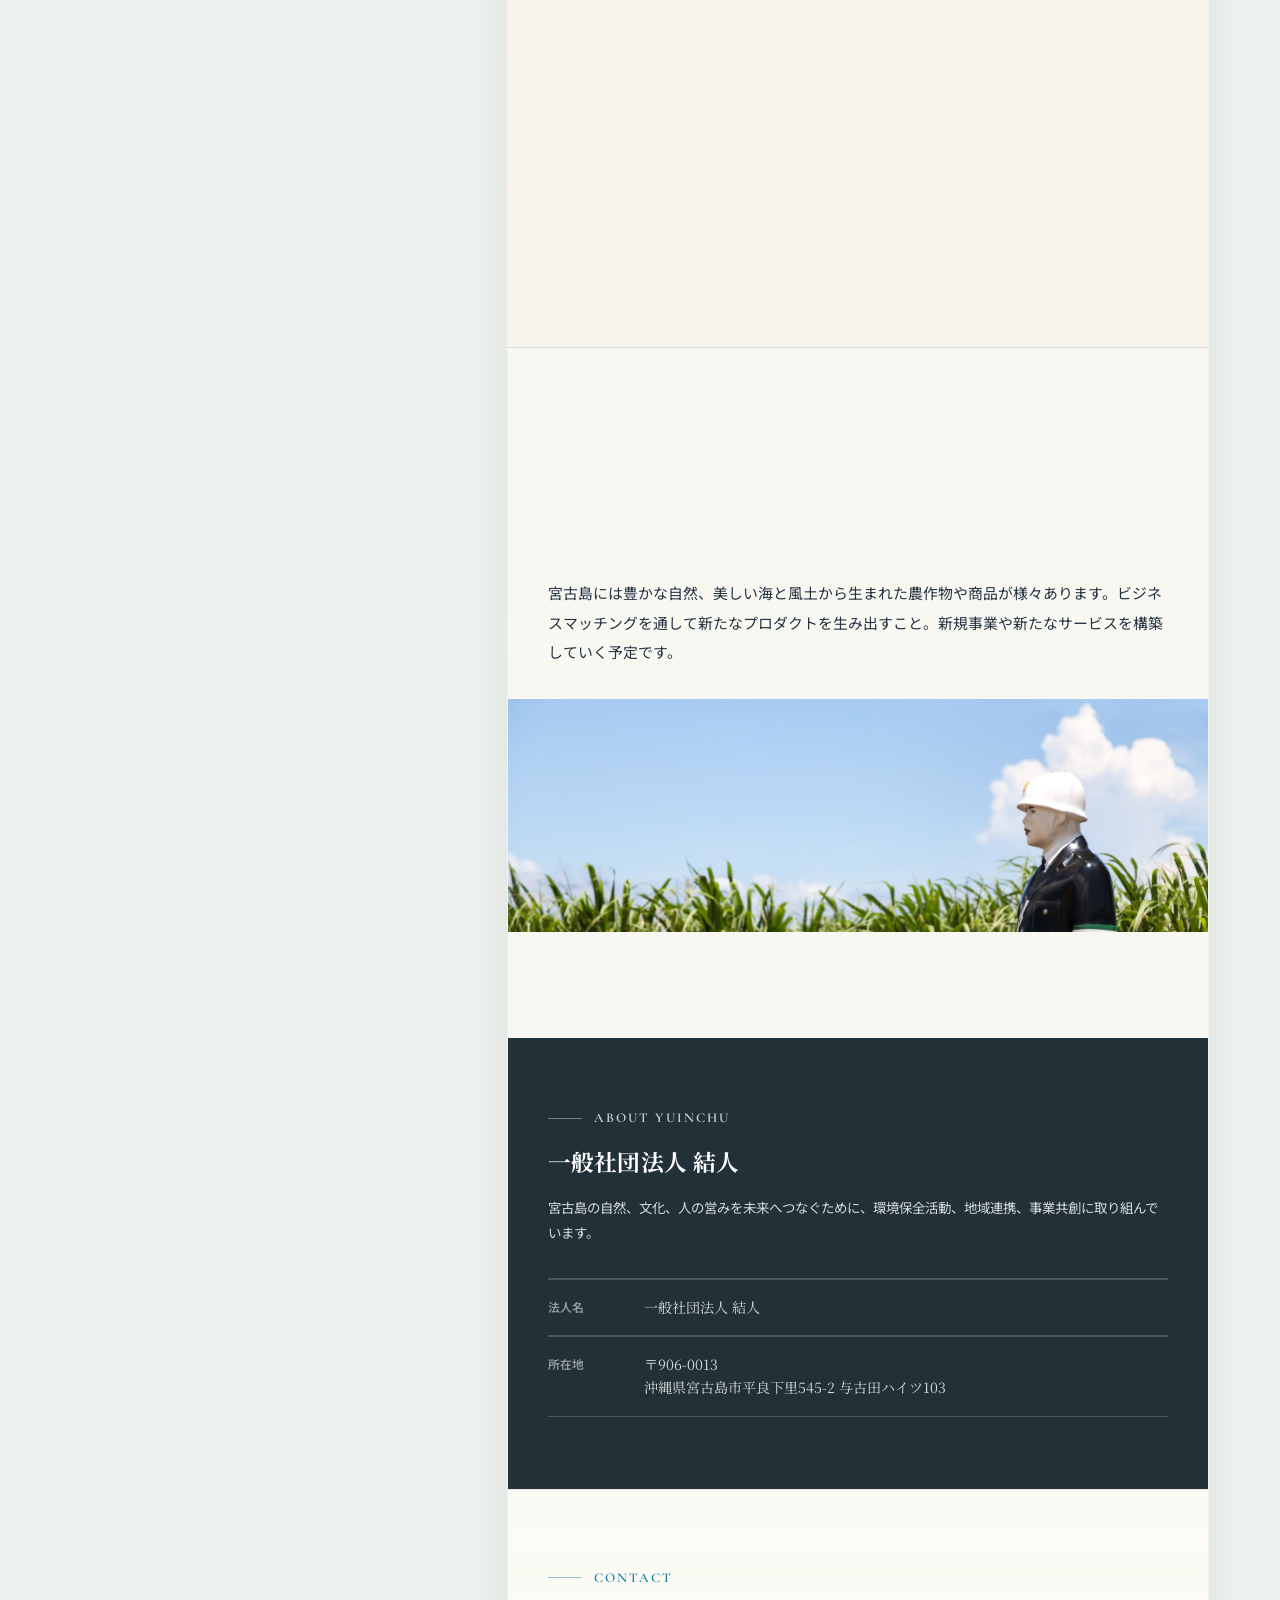
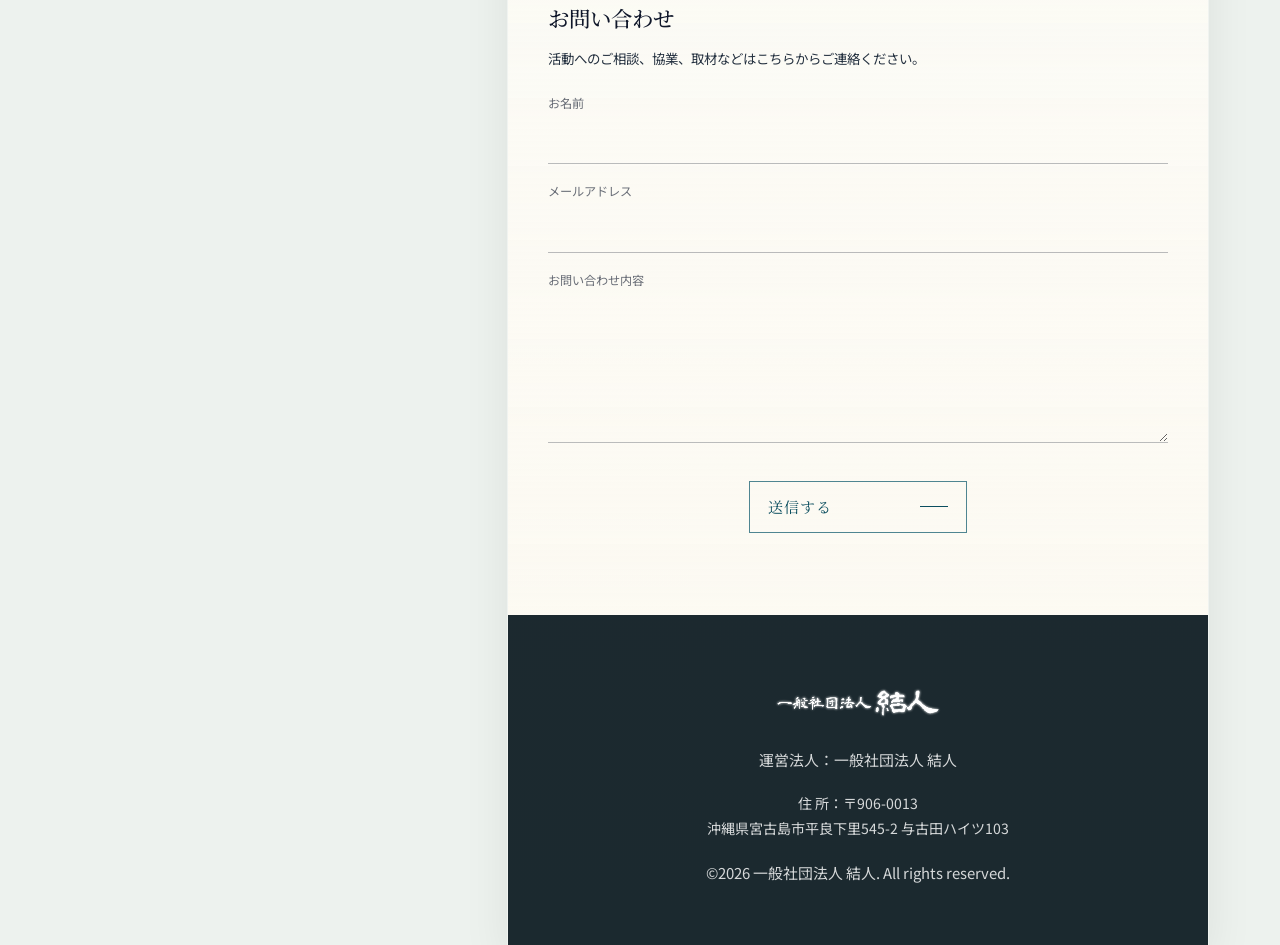
==== commit 4e127132: "Add files via upload" ====
--- a/index.html
+++ b/index.html
@@ -109,7 +109,7 @@
         <div class="beach-clean__copy">
           <p class="section-label">BEACH CLEAN PROJECT</p>
           <h2 class="section-title">宮古ブルーの美しさを、<br>砂浜から未来へつなぐ。</h2>
-          <p>一般社団法人 結人は、月に1回は砂浜のゴミを拾い、片付けるビーチクリーン活動を行っています。</p>
+          <p>一般社団法人 結人は、砂浜のゴミを拾い、片付けるビーチクリーン活動を続けています。</p>
           <p>宮古ブルーの美しさを保つために、ウミガメが産卵する砂浜を未来につなげるために。拾ったゴミは集め、自治体に回収してもらっています。</p>
           <p>ビーチクリーンの後には懇親会を行うこともあり、地域の課題やさらにできること、チャンスはないかを話し合い、次の行動へつなげています。</p>
           <a class="section-link" href="beach-clean.html">詳しくはこちら</a>
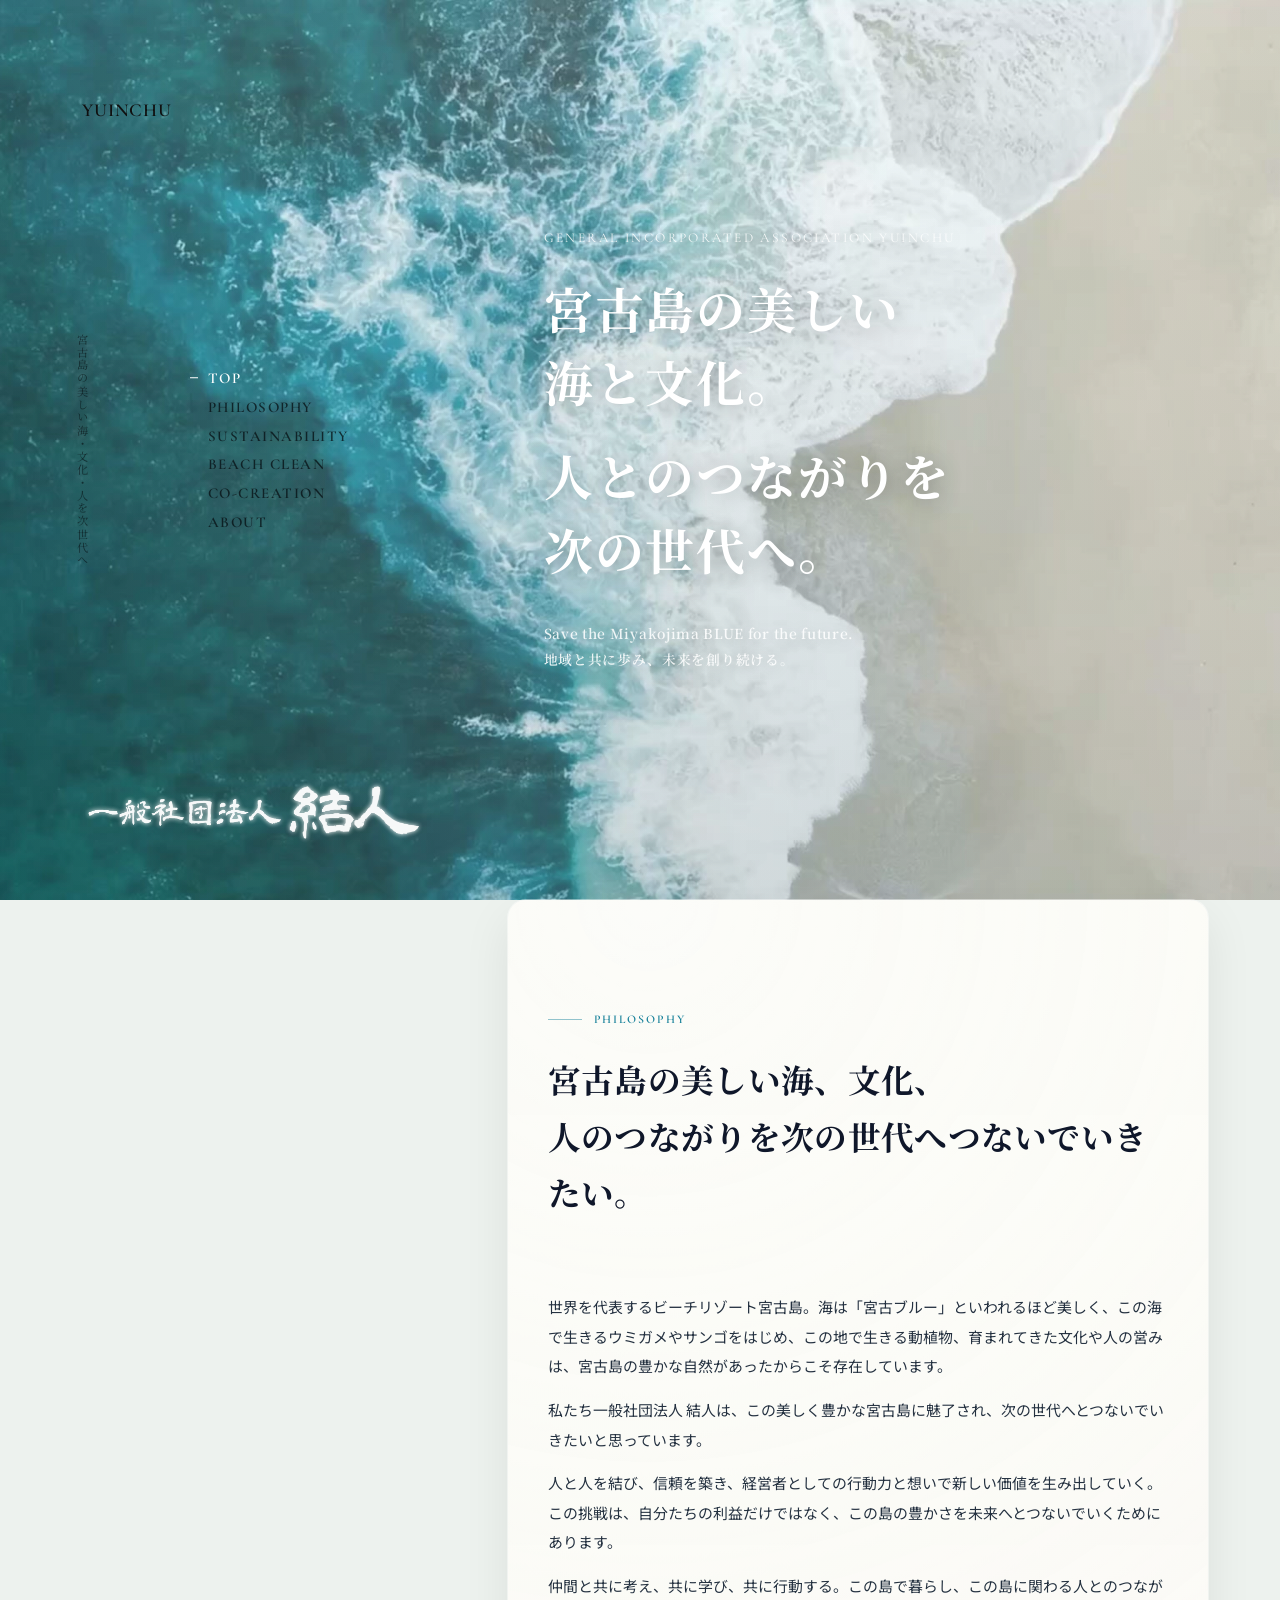
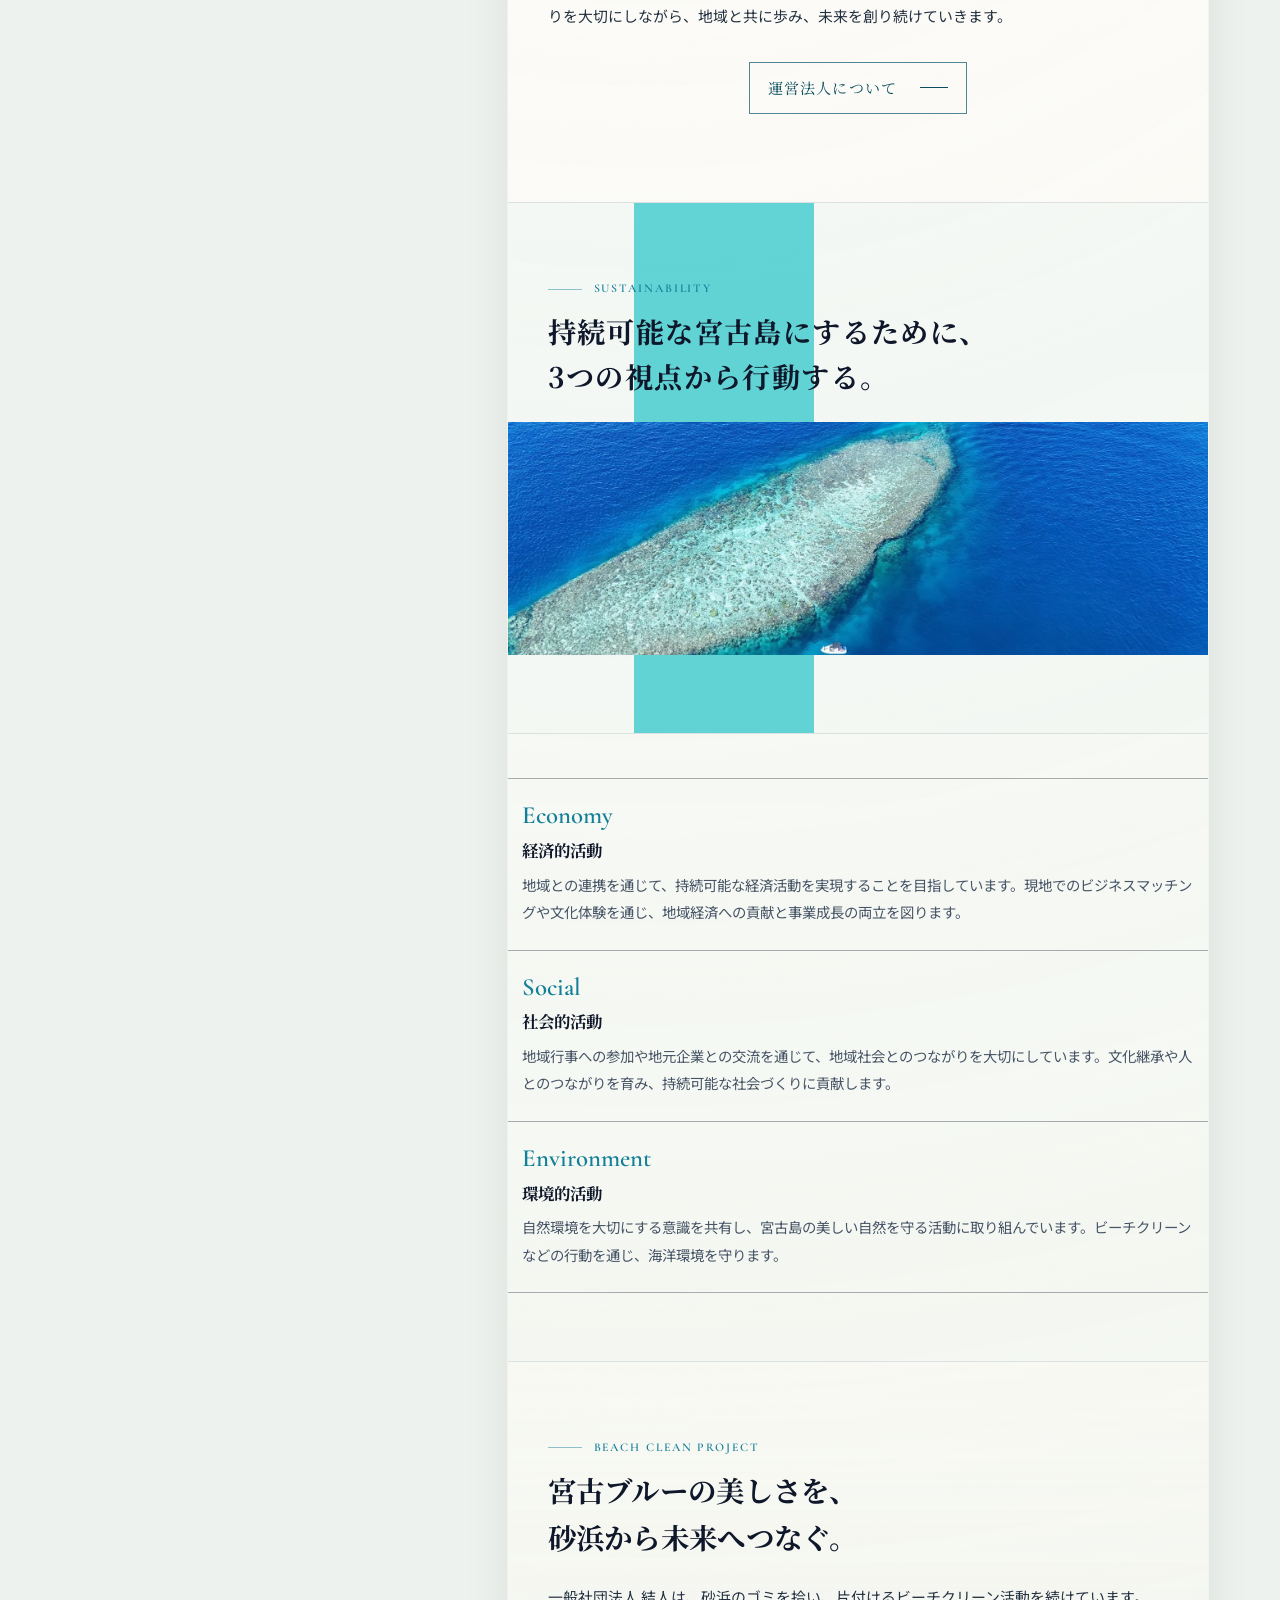
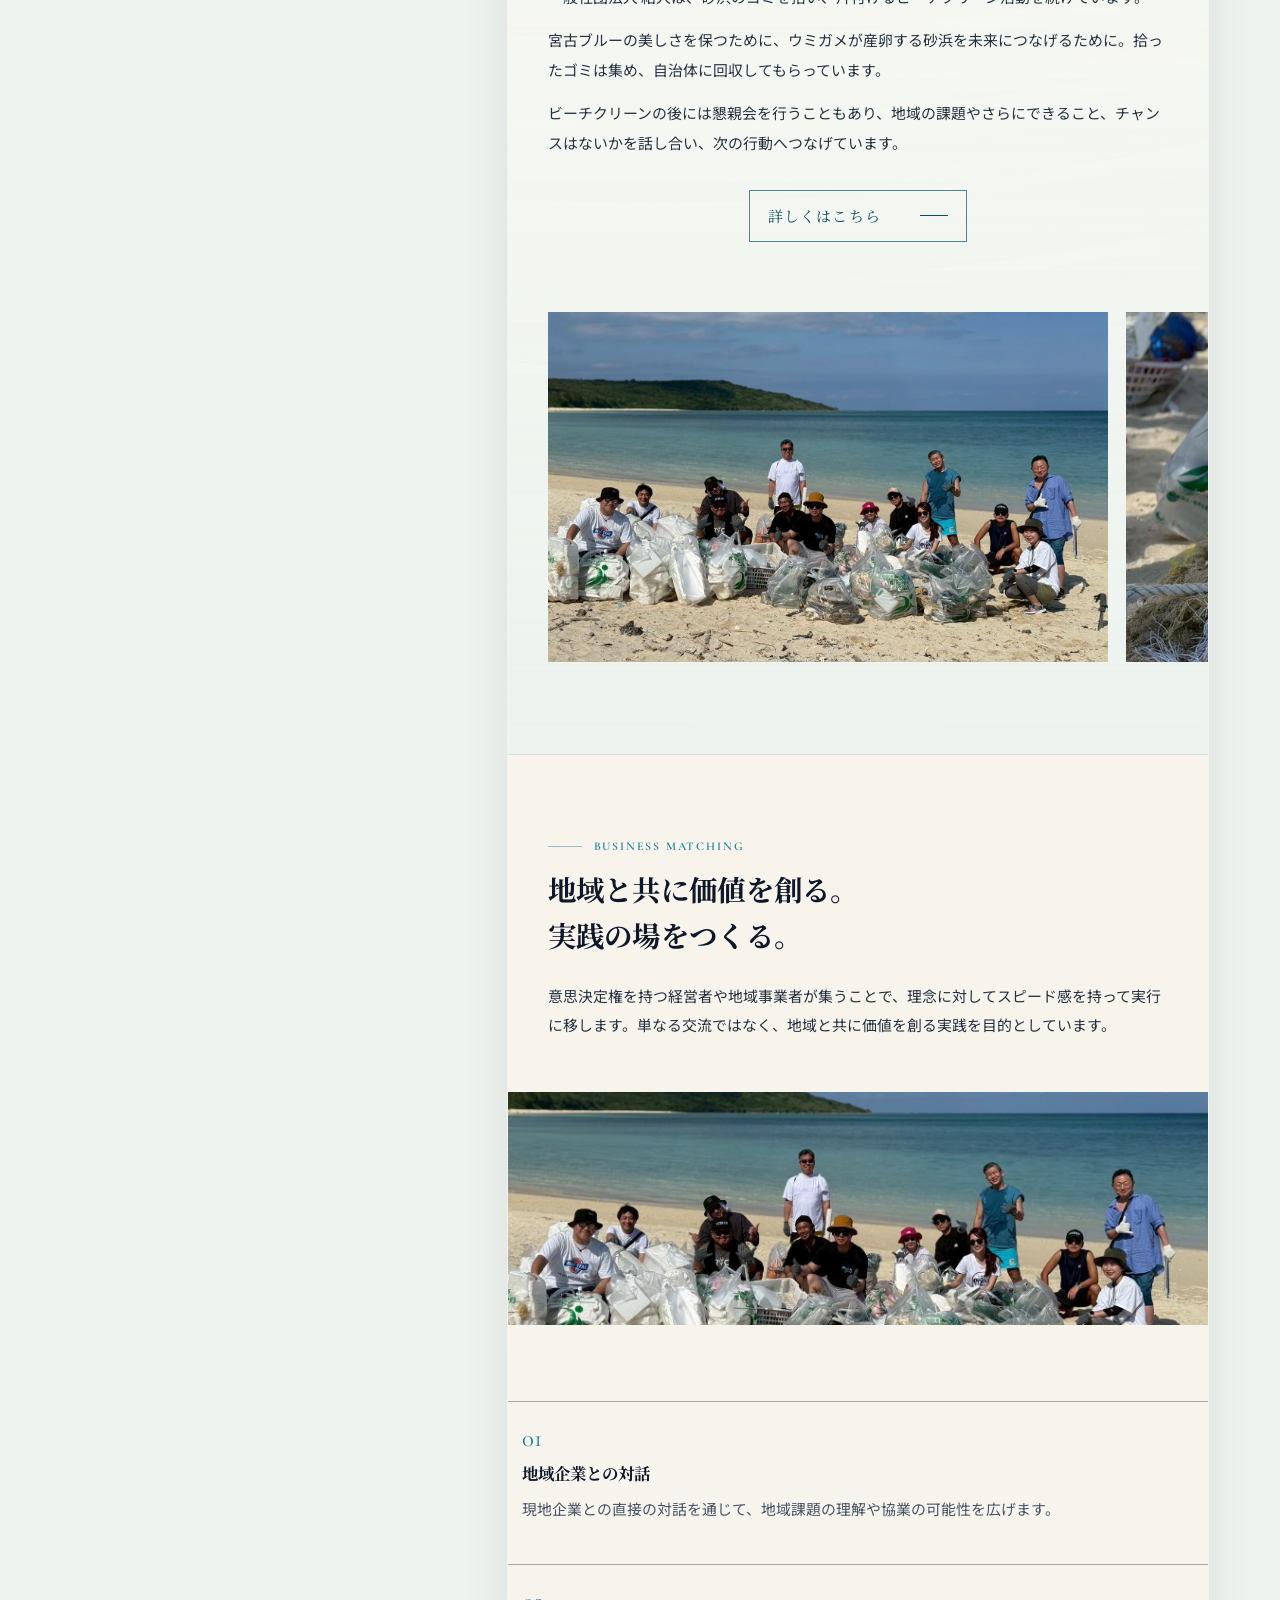
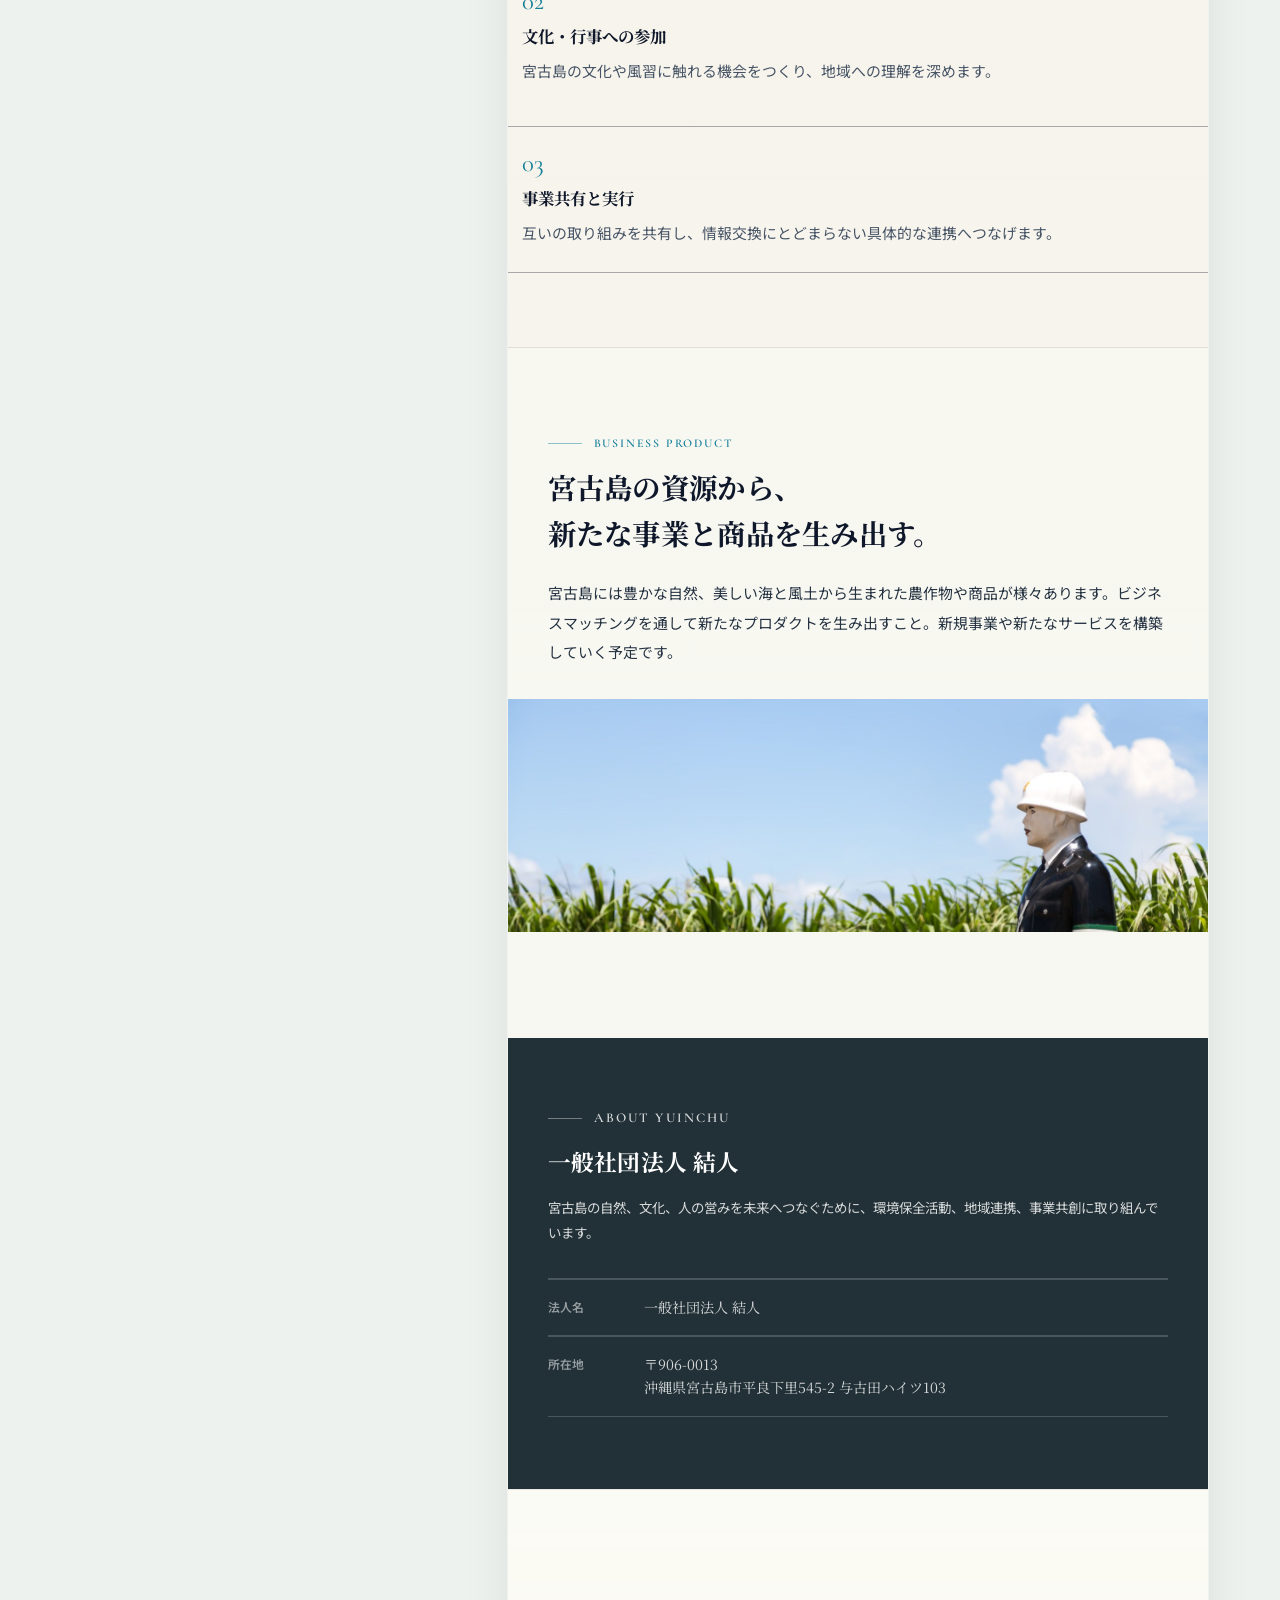
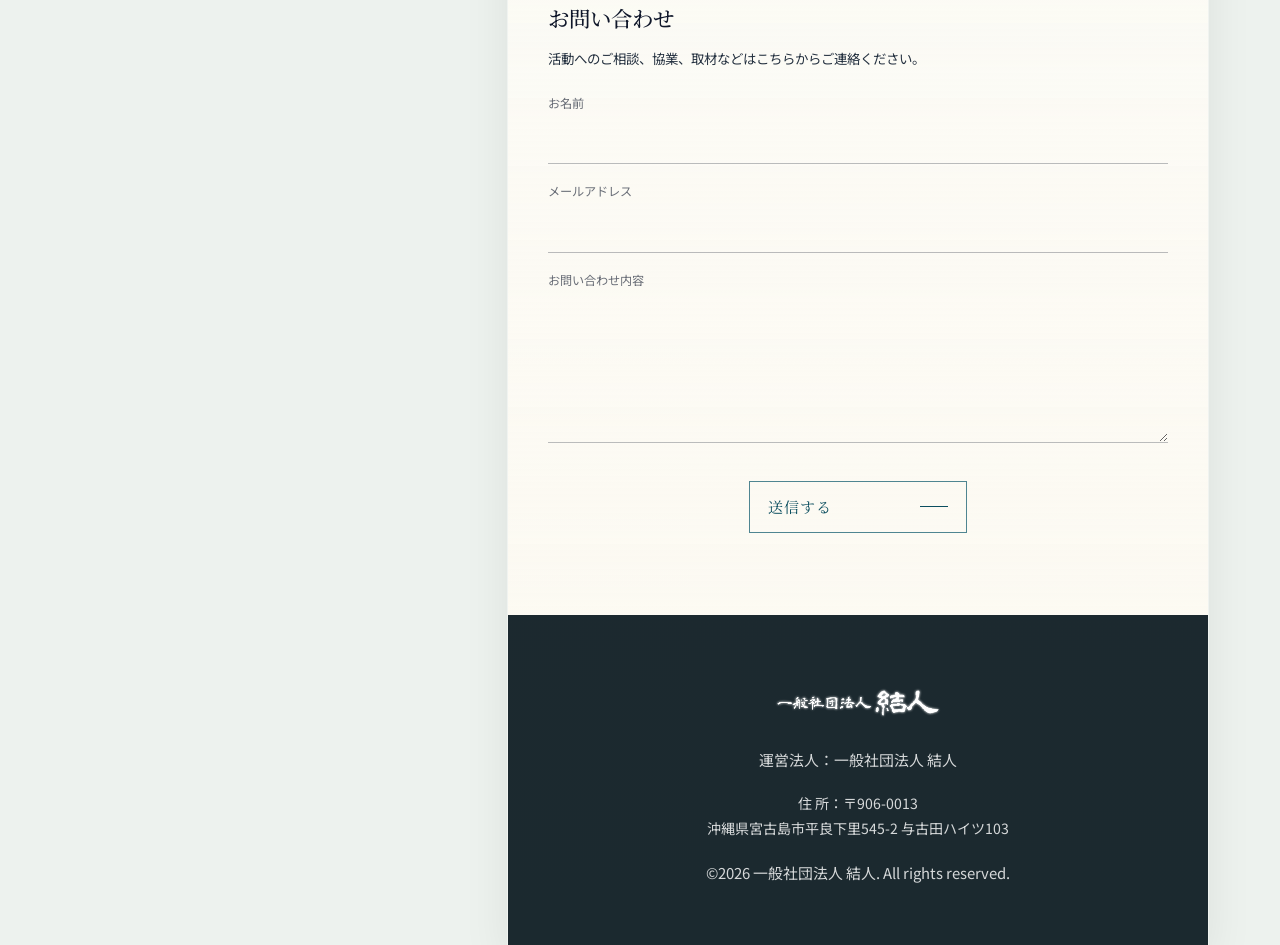
==== commit 926a7647: "Add files via upload" ====
--- a/index.html
+++ b/index.html
@@ -7,7 +7,7 @@
   <meta name="description" content="一般社団法人 結人は、宮古島の美しい海・文化・人のつながりを次世代へつなぐため、環境保全、地域連携、持続可能な経済活動に取り組む法人です。">
   <title>一般社団法人 結人｜宮古島の美しい海・文化・人を次世代へ</title>
   <link rel="icon" href="assets/favicon.png" type="image/png">
-  <link rel="stylesheet" href="style.css?v=260824-1">
+  <link rel="stylesheet" href="style.css?v=260826-1">
   <link rel="preconnect" href="https://fonts.googleapis.com">
   <link rel="preconnect" href="https://fonts.gstatic.com" crossorigin>
   <link href="https://fonts.googleapis.com/css2?family=Noto+Sans+JP:wght@300;400;500;700&family=Noto+Serif+JP:wght@400;500;600;700&family=Cormorant+Garamond:wght@400;500;600&display=swap" rel="stylesheet">
@@ -228,6 +228,8 @@
             <span>お問い合わせ内容</span>
             <textarea name="message" rows="5" required></textarea>
           </label>
+          <!-- どのページから届いたかを記録する欄。人には見えない -->
+          <input type="hidden" name="source" value="法人サイト">
           <!-- 迷惑送信よけ。人には見えない欄で、ここに入力があると機械と判断して捨てる -->
           <input class="contact-form__trap" type="text" name="website" tabindex="-1" autocomplete="off" aria-hidden="true">
           <button class="section-link contact-form__button" type="submit">送信する</button>
@@ -305,10 +307,12 @@
     updateCurrentNav();
 
     // ── 問い合わせフォーム ──────────────────────────────────
-    // 送信先は GAS（Google Apps Script）のウェブアプリURL。書き換えるのはここだけ。
+    // 送信先は GAS（Google Apps Script）のウェブアプリURL。
+    // ⚠️ FORM_ENDPOINT は index.html と beach-clean.html の2ページにある。
+    //    URLをもらったら両方に貼る。片方だけだと、そのページのフォームが黙って準備中のままになる。
     // 設置手順は docs/260824_フォーム設置手順.md。
     // 空のあいだは「準備中」と出るだけで、外部へは何も送らない。
-    const FORM_ENDPOINT = '';
+    const FORM_ENDPOINT = 'https://script.google.com/macros/s/AKfycbxFKGOOMtYHCPVky88VasHFgksMs4KGtFgyfDVQcy8qtW2qyQl0ZXv4TtIHbyn8DGXL/exec';
 
     const contactForm = document.getElementById('contact-form');
     const contactThanks = document.getElementById('contact-thanks');
--- a/style.css
+++ b/style.css
@@ -1,4 +1,4 @@
-@import url("base.css?v=260824-1");
+@import url("base.css?v=260826-1");
 
 body.hiroha-layout {
   color: var(--color-ink);
